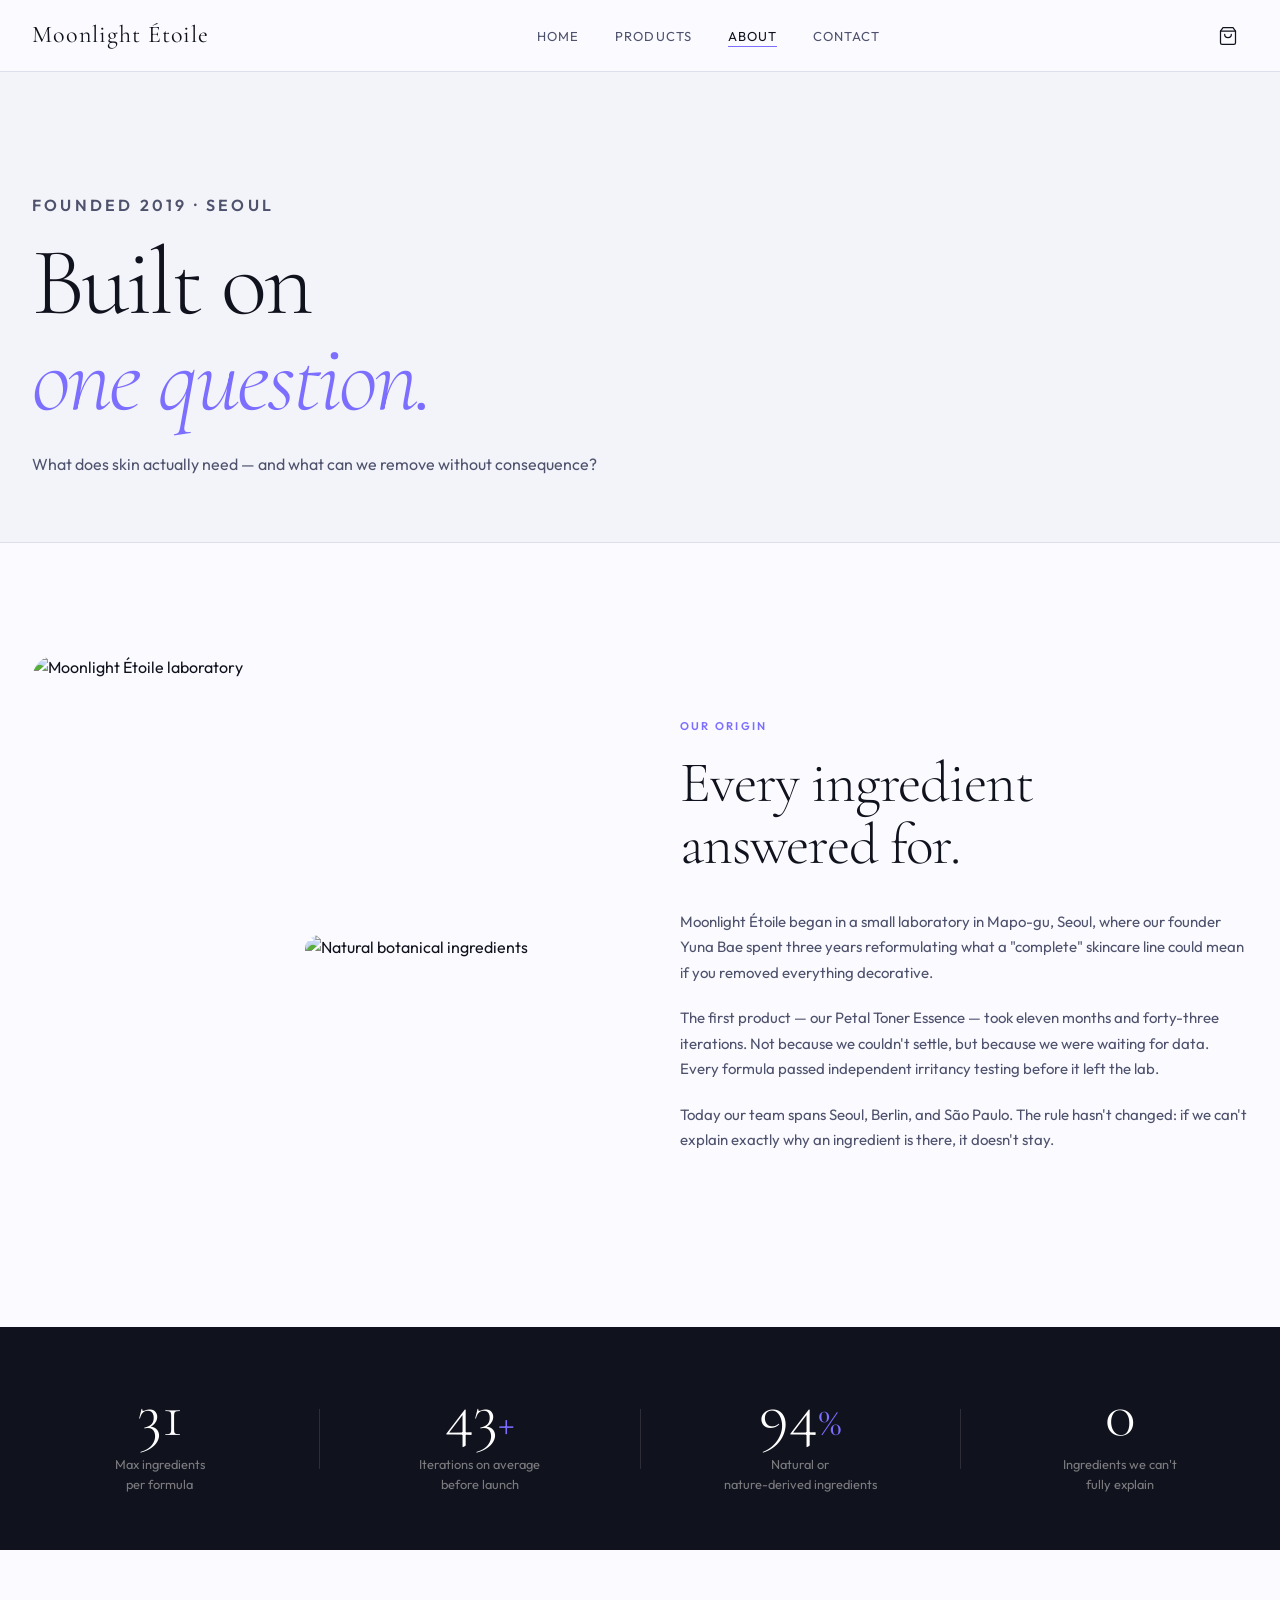
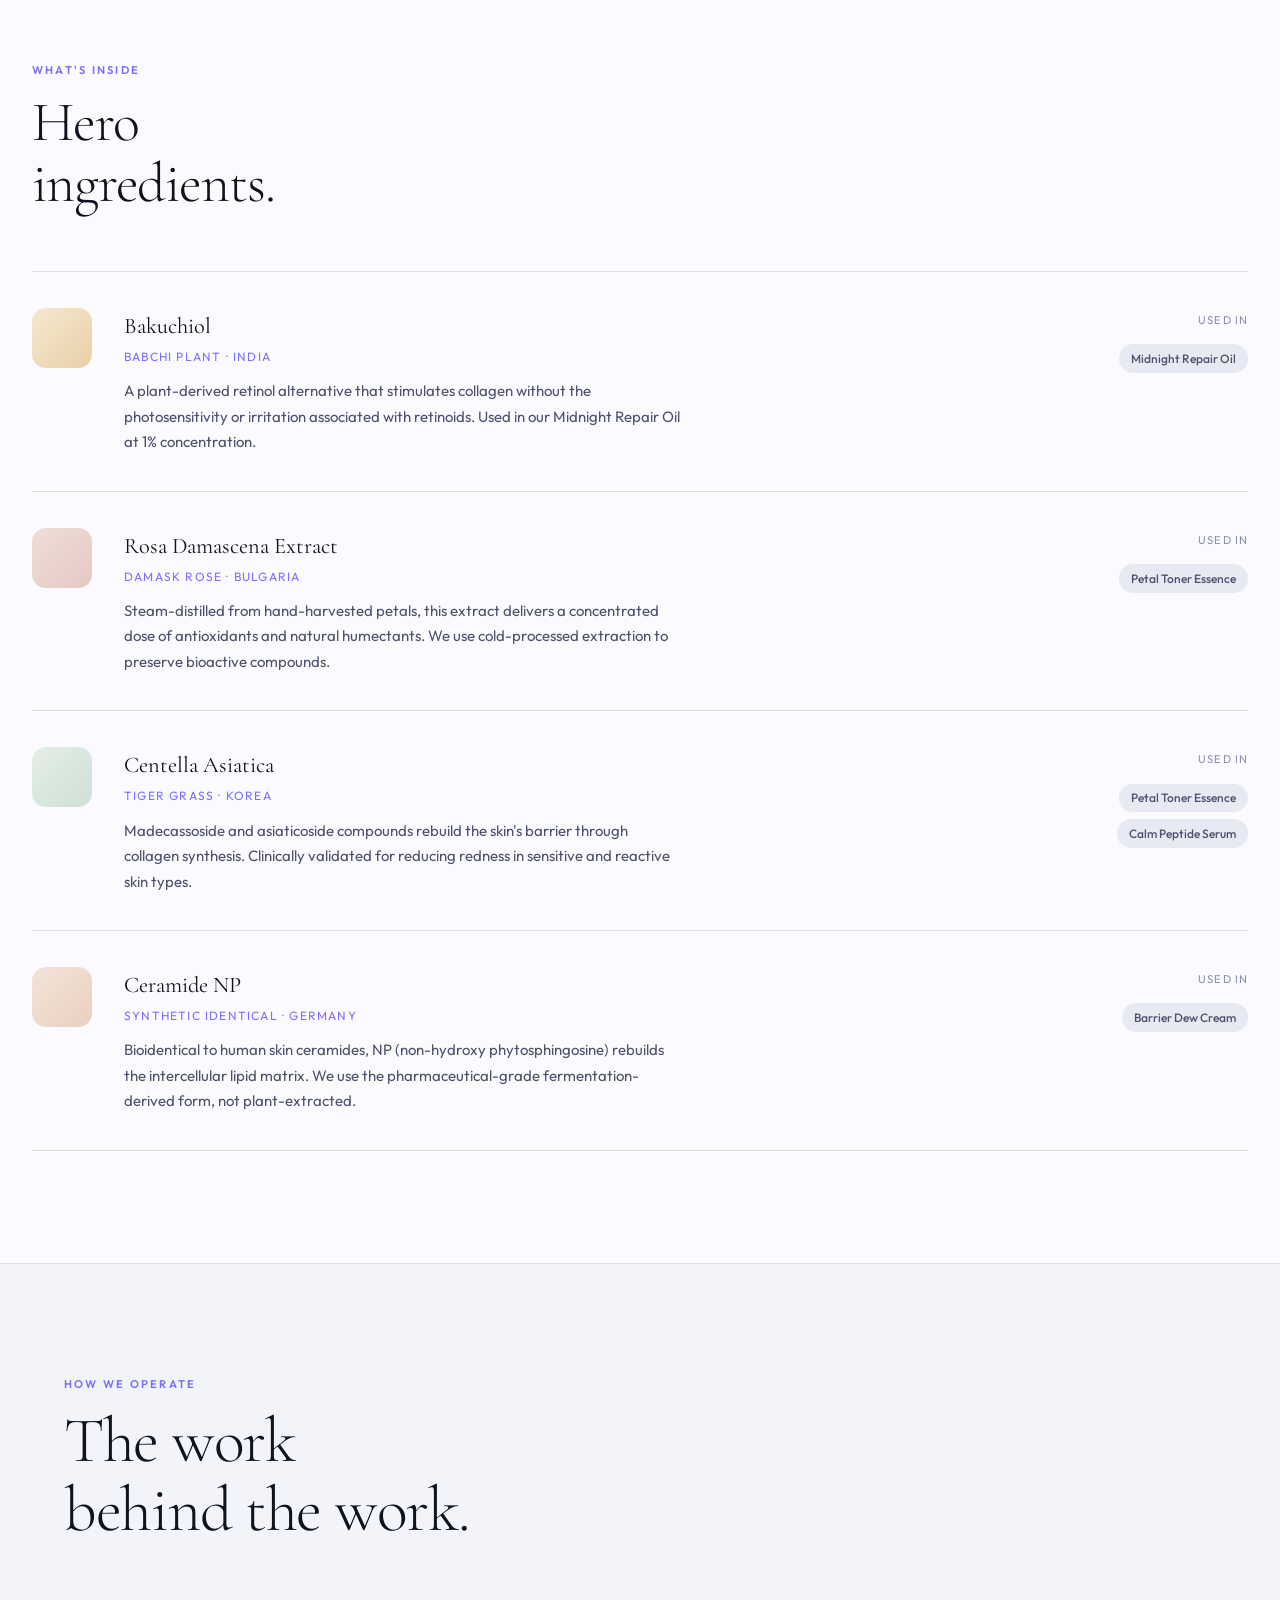
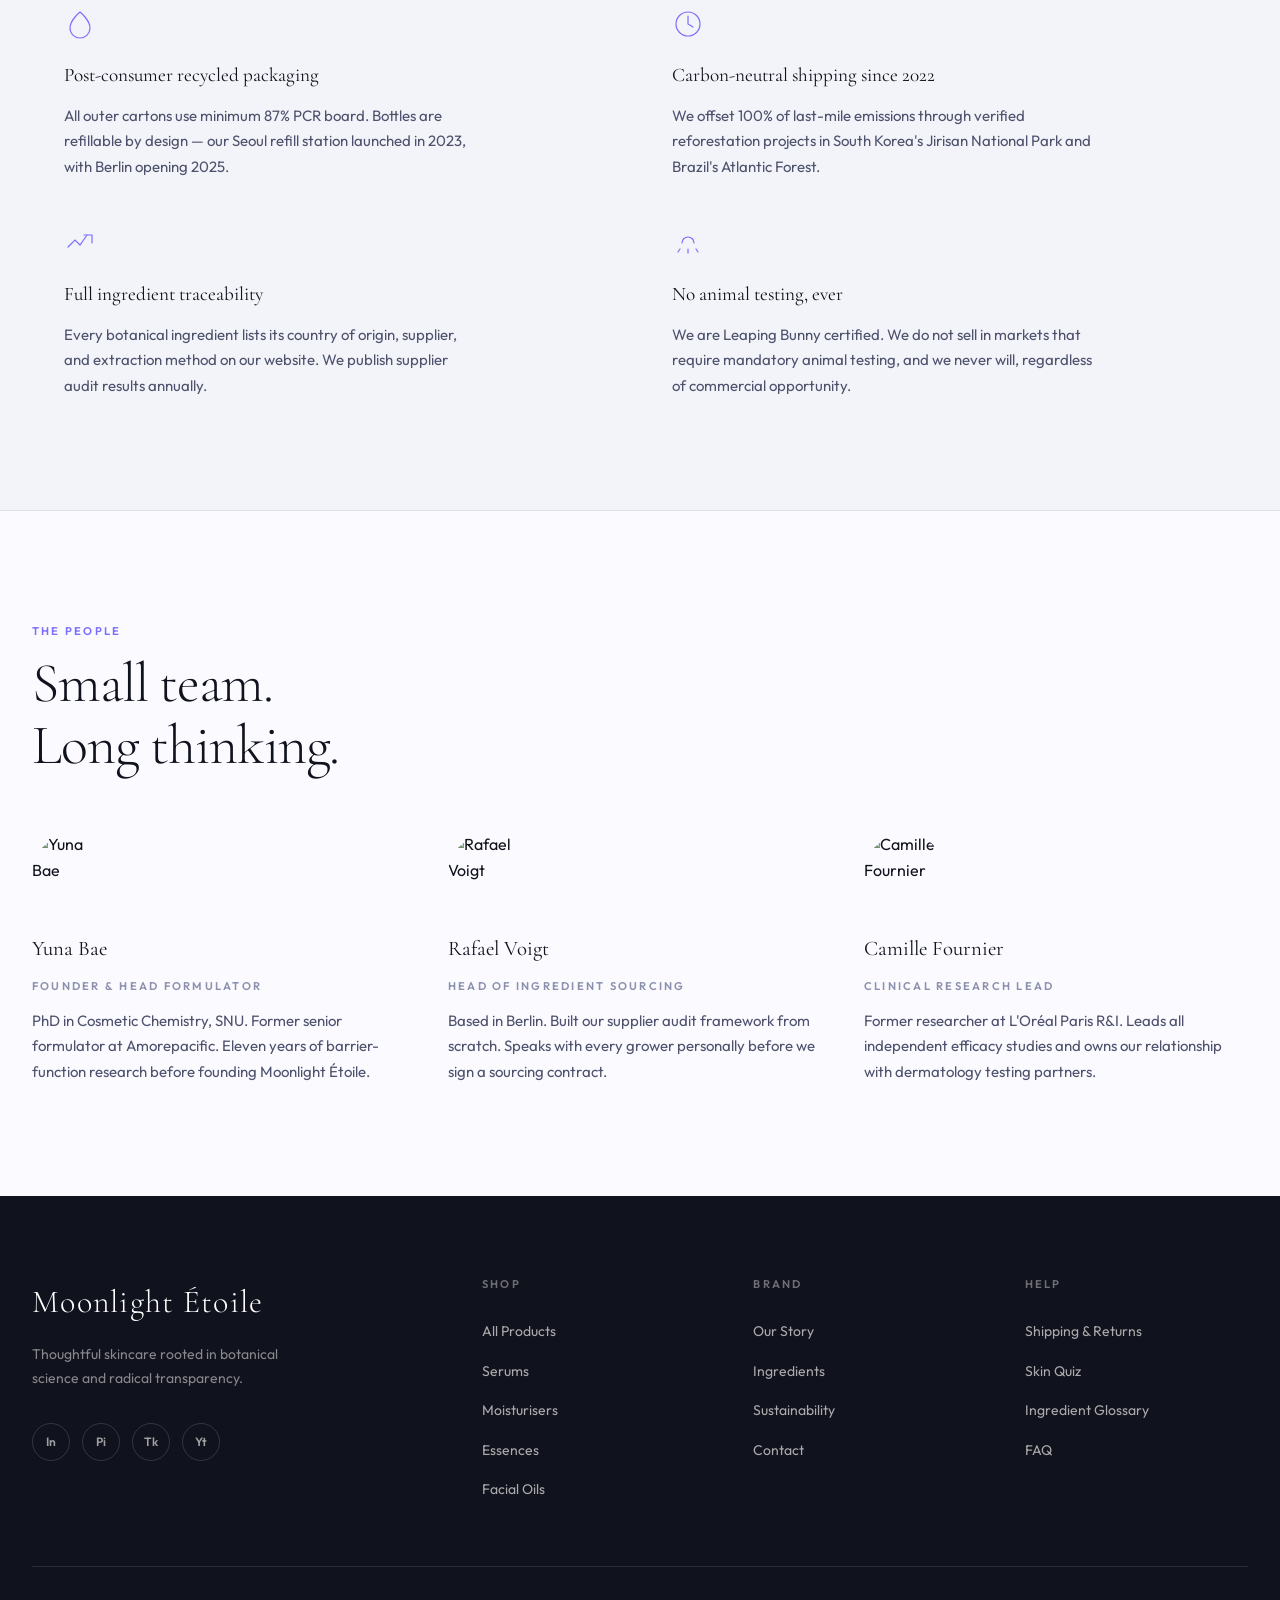
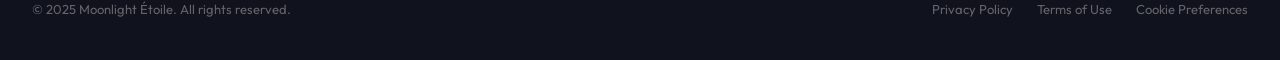
==== about.html @ f4bbcec8 "first commit" ====
<!DOCTYPE html>
<html lang="en">
<head>
  <meta charset="UTF-8" />
  <meta name="viewport" content="width=device-width, initial-scale=1.0" />
  <meta name="description" content="Learn about Moonlight Étoile's philosophy, ingredient sourcing, sustainability commitments, and the people behind every formula." />
  <title>About — Moonlight Étoile</title>
  <link rel="stylesheet" href="style.css" />
  <link rel="stylesheet" href="about.css" />
</head>
<body>

  <!-- Navbar -->
  <nav class="navbar" role="navigation" aria-label="Main navigation">
    <div class="navbar__inner">
      <a href="index.html" class="navbar__logo">Moonlight Étoile</a>
      <ul class="navbar__links" role="list">
        <li><a href="index.html">Home</a></li>
        <li><a href="products.html">Products</a></li>
        <li><a href="about.html">About</a></li>
        <li><a href="contact.html">Contact</a></li>
      </ul>
      <div class="navbar__actions">
        <a href="cart.html" class="cart-icon" aria-label="View cart">
          <svg viewBox="0 0 24 24" fill="none" stroke-width="1.5" stroke-linecap="round" stroke-linejoin="round" aria-hidden="true">
            <path d="M6 2 3 6v14a2 2 0 0 0 2 2h14a2 2 0 0 0 2-2V6l-3-4z"/><line x1="3" y1="6" x2="21" y2="6"/><path d="M16 10a4 4 0 0 1-8 0"/>
          </svg>
          <span class="cart-badge">0</span>
        </a>
        <button class="hamburger" aria-label="Open menu" aria-expanded="false" aria-controls="mobile-nav">
          <span class="hamburger__line"></span>
          <span class="hamburger__line"></span>
          <span class="hamburger__line"></span>
        </button>
      </div>
    </div>
  </nav>

  <!-- Mobile Nav -->
  <nav class="mobile-nav" id="mobile-nav" aria-label="Mobile navigation">
    <a href="index.html">Home</a>
    <a href="products.html">Products</a>
    <a href="about.html">About</a>
    <a href="contact.html">Contact</a>
    <a href="cart.html">Cart</a>
    <div class="mobile-nav__footer">
      <a href="#">Instagram</a>
      <a href="#">Pinterest</a>
      <a href="#">TikTok</a>
    </div>
  </nav>

  <main class="page-content">

    <!-- Page Hero -->
    <section class="page-hero">
      <div class="container">
        <p class="t-label page-hero__label" data-reveal>Founded 2019 · Seoul</p>
        <h1 data-reveal data-reveal-delay="1">Built on<br><em style="font-style:italic;color:var(--clr-rose);">one question.</em></h1>
        <p data-reveal data-reveal-delay="2">What does skin actually need — and what can we remove without consequence?</p>
      </div>
    </section>

    <!-- Origin story -->
    <section class="section about-origin">
      <div class="container">
        <div class="about-origin__grid">
          <div class="about-origin__visual" aria-hidden="true" data-reveal>
            <div class="about-origin__image-main">
              <img src="https://images.pexels.com/photos/3997993/pexels-photo-3997993.jpeg?auto=compress&cs=tinysrgb&w=700&h=900&fit=crop" alt="Moonlight Étoile laboratory" loading="lazy" class="img-cover" style="border-radius:var(--radius-lg);width:100%;height:100%;display:block;">
            </div>
            <div class="about-origin__image-accent">
              <img src="https://images.pexels.com/photos/4041394/pexels-photo-4041394.jpeg?auto=compress&cs=tinysrgb&w=500&h=600&fit=crop" alt="Natural botanical ingredients" loading="lazy" class="img-cover" style="border-radius:var(--radius-md);width:100%;height:100%;display:block;">
            </div>
          </div>

          <div class="about-origin__text" data-reveal data-reveal-delay="1">
            <p class="t-label">Our origin</p>
            <h2 class="about-origin__heading t-display">
              Every ingredient<br>answered for.
            </h2>
            <div class="about-origin__body">
              <p class="t-body">
                Moonlight Étoile began in a small laboratory in Mapo-gu, Seoul, where our founder Yuna Bae spent three years reformulating what a "complete" skincare line could mean if you removed everything decorative.
              </p>
              <p class="t-body">
                The first product — our Petal Toner Essence — took eleven months and forty-three iterations. Not because we couldn't settle, but because we were waiting for data. Every formula passed independent irritancy testing before it left the lab.
              </p>
              <p class="t-body">
                Today our team spans Seoul, Berlin, and São Paulo. The rule hasn't changed: if we can't explain exactly why an ingredient is there, it doesn't stay.
              </p>
            </div>
          </div>
        </div>
      </div>
    </section>

    <!-- Stats bar -->
    <div class="stats-bar">
      <div class="container">
        <div class="stats-bar__grid">
          <div class="stat-item" data-reveal>
            <p class="stat-item__number">31</p>
            <p class="stat-item__label">Max ingredients<br>per formula</p>
          </div>
          <div class="stat-divider" aria-hidden="true"></div>
          <div class="stat-item" data-reveal data-reveal-delay="1">
            <p class="stat-item__number">43<span>+</span></p>
            <p class="stat-item__label">Iterations on average<br>before launch</p>
          </div>
          <div class="stat-divider" aria-hidden="true"></div>
          <div class="stat-item" data-reveal data-reveal-delay="2">
            <p class="stat-item__number">94<span>%</span></p>
            <p class="stat-item__label">Natural or<br>nature-derived ingredients</p>
          </div>
          <div class="stat-divider" aria-hidden="true"></div>
          <div class="stat-item" data-reveal data-reveal-delay="3">
            <p class="stat-item__number">0</p>
            <p class="stat-item__label">Ingredients we can't<br>fully explain</p>
          </div>
        </div>
      </div>
    </div>

    <!-- Ingredients section -->
    <section class="section" id="ingredients" aria-labelledby="ingredients-heading">
      <div class="container">
        <div class="section-header">
          <div class="section-header__left">
            <p class="t-label" data-reveal>What's inside</p>
            <h2 id="ingredients-heading" data-reveal data-reveal-delay="1">Hero<br>ingredients.</h2>
          </div>
        </div>

        <div class="ingredients-list">
          <div class="ingredient-row" data-reveal>
            <div class="ingredient-row__swatch" style="background:linear-gradient(135deg,#f5e8d0,#e8d0a8);" aria-hidden="true"></div>
            <div class="ingredient-row__content">
              <h3 class="ingredient-row__name">Bakuchiol</h3>
              <p class="ingredient-row__source">Babchi plant · India</p>
              <p class="ingredient-row__desc t-body">A plant-derived retinol alternative that stimulates collagen without the photosensitivity or irritation associated with retinoids. Used in our Midnight Repair Oil at 1% concentration.</p>
            </div>
            <div class="ingredient-row__used-in">
              <p class="t-muted" style="font-size:0.7rem;letter-spacing:0.1em;text-transform:uppercase;margin-bottom:0.5rem">Used in</p>
              <a href="products.html" class="ingredient-tag">Midnight Repair Oil</a>
            </div>
          </div>

          <div class="ingredient-row" data-reveal data-reveal-delay="1">
            <div class="ingredient-row__swatch" style="background:linear-gradient(135deg,#f0ddd9,#e4c9c2);" aria-hidden="true"></div>
            <div class="ingredient-row__content">
              <h3 class="ingredient-row__name">Rosa Damascena Extract</h3>
              <p class="ingredient-row__source">Damask rose · Bulgaria</p>
              <p class="ingredient-row__desc t-body">Steam-distilled from hand-harvested petals, this extract delivers a concentrated dose of antioxidants and natural humectants. We use cold-processed extraction to preserve bioactive compounds.</p>
            </div>
            <div class="ingredient-row__used-in">
              <p class="t-muted" style="font-size:0.7rem;letter-spacing:0.1em;text-transform:uppercase;margin-bottom:0.5rem">Used in</p>
              <a href="products.html" class="ingredient-tag">Petal Toner Essence</a>
            </div>
          </div>

          <div class="ingredient-row" data-reveal data-reveal-delay="2">
            <div class="ingredient-row__swatch" style="background:linear-gradient(135deg,#e4eee8,#cfe0d6);" aria-hidden="true"></div>
            <div class="ingredient-row__content">
              <h3 class="ingredient-row__name">Centella Asiatica</h3>
              <p class="ingredient-row__source">Tiger grass · Korea</p>
              <p class="ingredient-row__desc t-body">Madecassoside and asiaticoside compounds rebuild the skin's barrier through collagen synthesis. Clinically validated for reducing redness in sensitive and reactive skin types.</p>
            </div>
            <div class="ingredient-row__used-in">
              <p class="t-muted" style="font-size:0.7rem;letter-spacing:0.1em;text-transform:uppercase;margin-bottom:0.5rem">Used in</p>
              <a href="products.html" class="ingredient-tag">Petal Toner Essence</a>
              <a href="products.html" class="ingredient-tag">Calm Peptide Serum</a>
            </div>
          </div>

          <div class="ingredient-row" data-reveal data-reveal-delay="3">
            <div class="ingredient-row__swatch" style="background:linear-gradient(135deg,#f2e4d8,#ead0c0);" aria-hidden="true"></div>
            <div class="ingredient-row__content">
              <h3 class="ingredient-row__name">Ceramide NP</h3>
              <p class="ingredient-row__source">Synthetic identical · Germany</p>
              <p class="ingredient-row__desc t-body">Bioidentical to human skin ceramides, NP (non-hydroxy phytosphingosine) rebuilds the intercellular lipid matrix. We use the pharmaceutical-grade fermentation-derived form, not plant-extracted.</p>
            </div>
            <div class="ingredient-row__used-in">
              <p class="t-muted" style="font-size:0.7rem;letter-spacing:0.1em;text-transform:uppercase;margin-bottom:0.5rem">Used in</p>
              <a href="products.html" class="ingredient-tag">Barrier Dew Cream</a>
            </div>
          </div>
        </div>
      </div>
    </section>

    <!-- Sustainability -->
    <section class="sustainability-section" id="sustainability" aria-labelledby="sustainability-heading">
      <div class="container">
        <div class="sustainability-section__inner">
          <div class="sustainability-section__header" data-reveal>
            <p class="t-label">How we operate</p>
            <h2 id="sustainability-heading" class="t-display" style="font-size:clamp(2.5rem,5vw,4rem);margin-top:0.75rem;">
              The work<br>behind the work.
            </h2>
          </div>

          <div class="sustainability-grid">
            <div class="sustainability-item" data-reveal>
              <div class="sustainability-item__icon" aria-hidden="true">
                <svg width="32" height="32" viewBox="0 0 32 32" fill="none" stroke="var(--clr-rose)" stroke-width="1.2" stroke-linecap="round"><path d="M16 4c0 0-10 8-10 16a10 10 0 0 0 20 0C26 12 16 4 16 4z"/></svg>
              </div>
              <h3 class="sustainability-item__title">Post-consumer recycled packaging</h3>
              <p class="sustainability-item__desc t-body">All outer cartons use minimum 87% PCR board. Bottles are refillable by design — our Seoul refill station launched in 2023, with Berlin opening 2025.</p>
            </div>

            <div class="sustainability-item" data-reveal data-reveal-delay="1">
              <div class="sustainability-item__icon" aria-hidden="true">
                <svg width="32" height="32" viewBox="0 0 32 32" fill="none" stroke="var(--clr-rose)" stroke-width="1.2" stroke-linecap="round"><circle cx="16" cy="16" r="12"/><path d="M16 8v8l5 3"/></svg>
              </div>
              <h3 class="sustainability-item__title">Carbon-neutral shipping since 2022</h3>
              <p class="sustainability-item__desc t-body">We offset 100% of last-mile emissions through verified reforestation projects in South Korea's Jirisan National Park and Brazil's Atlantic Forest.</p>
            </div>

            <div class="sustainability-item" data-reveal data-reveal-delay="2">
              <div class="sustainability-item__icon" aria-hidden="true">
                <svg width="32" height="32" viewBox="0 0 32 32" fill="none" stroke="var(--clr-rose)" stroke-width="1.2" stroke-linecap="round"><path d="M4 20l7-7 5 5 7-10"/><path d="M20 8h8v8"/></svg>
              </div>
              <h3 class="sustainability-item__title">Full ingredient traceability</h3>
              <p class="sustainability-item__desc t-body">Every botanical ingredient lists its country of origin, supplier, and extraction method on our website. We publish supplier audit results annually.</p>
            </div>

            <div class="sustainability-item" data-reveal data-reveal-delay="3">
              <div class="sustainability-item__icon" aria-hidden="true">
                <svg width="32" height="32" viewBox="0 0 32 32" fill="none" stroke="var(--clr-rose)" stroke-width="1.2" stroke-linecap="round"><path d="M10 16a6 6 0 0 1 12 0"/><path d="M16 22v4M8 22l-2 3M24 22l2 3"/></svg>
              </div>
              <h3 class="sustainability-item__title">No animal testing, ever</h3>
              <p class="sustainability-item__desc t-body">We are Leaping Bunny certified. We do not sell in markets that require mandatory animal testing, and we never will, regardless of commercial opportunity.</p>
            </div>
          </div>
        </div>
      </div>
    </section>

    <!-- Team -->
    <section class="section" aria-labelledby="team-heading">
      <div class="container">
        <div class="section-header">
          <div class="section-header__left">
            <p class="t-label" data-reveal>The people</p>
            <h2 id="team-heading" data-reveal data-reveal-delay="1">Small team.<br>Long thinking.</h2>
          </div>
        </div>

        <div class="team-grid">
          <div class="team-member" data-reveal>
            <div class="team-member__avatar" style="overflow:hidden;">
              <img src="https://randomuser.me/api/portraits/women/51.jpg" alt="Yuna Bae" loading="lazy">
            </div>
            <h3 class="team-member__name">Yuna Bae</h3>
            <p class="team-member__role t-label" style="color:var(--clr-ink-muted)">Founder &amp; Head Formulator</p>
            <p class="team-member__bio t-body">PhD in Cosmetic Chemistry, SNU. Former senior formulator at Amorepacific. Eleven years of barrier-function research before founding Moonlight Étoile.</p>
          </div>

          <div class="team-member" data-reveal data-reveal-delay="1">
            <div class="team-member__avatar" style="overflow:hidden;">
              <img src="https://randomuser.me/api/portraits/men/32.jpg" alt="Rafael Voigt" loading="lazy">
            </div>
            <h3 class="team-member__name">Rafael Voigt</h3>
            <p class="team-member__role t-label" style="color:var(--clr-ink-muted)">Head of Ingredient Sourcing</p>
            <p class="team-member__bio t-body">Based in Berlin. Built our supplier audit framework from scratch. Speaks with every grower personally before we sign a sourcing contract.</p>
          </div>

          <div class="team-member" data-reveal data-reveal-delay="2">
            <div class="team-member__avatar" style="overflow:hidden;">
              <img src="https://randomuser.me/api/portraits/women/68.jpg" alt="Camille Fournier" loading="lazy">
            </div>
            <h3 class="team-member__name">Camille Fournier</h3>
            <p class="team-member__role t-label" style="color:var(--clr-ink-muted)">Clinical Research Lead</p>
            <p class="team-member__bio t-body">Former researcher at L'Oréal Paris R&amp;I. Leads all independent efficacy studies and owns our relationship with dermatology testing partners.</p>
          </div>
        </div>
      </div>
    </section>

  </main>

  <!-- Footer -->
  <footer class="footer" role="contentinfo">
    <div class="container">
      <div class="footer__grid">
        <div class="footer__brand">
          <p class="footer__brand-name">Moonlight Étoile</p>
          <p class="footer__tagline">Thoughtful skincare rooted in botanical science and radical transparency.</p>
          <div class="footer__socials">
            <a href="#" class="footer__social-link" aria-label="Instagram">In</a>
            <a href="#" class="footer__social-link" aria-label="Pinterest">Pi</a>
            <a href="#" class="footer__social-link" aria-label="TikTok">Tk</a>
            <a href="#" class="footer__social-link" aria-label="YouTube">Yt</a>
          </div>
        </div>
        <div>
          <p class="footer__col-title">Shop</p>
          <ul class="footer__col-links" role="list">
            <li><a href="products.html">All Products</a></li>
            <li><a href="products.html">Serums</a></li>
            <li><a href="products.html">Moisturisers</a></li>
            <li><a href="products.html">Essences</a></li>
            <li><a href="products.html">Facial Oils</a></li>
          </ul>
        </div>
        <div>
          <p class="footer__col-title">Brand</p>
          <ul class="footer__col-links" role="list">
            <li><a href="about.html">Our Story</a></li>
            <li><a href="about.html#ingredients">Ingredients</a></li>
            <li><a href="about.html#sustainability">Sustainability</a></li>
            <li><a href="contact.html">Contact</a></li>
          </ul>
        </div>
        <div>
          <p class="footer__col-title">Help</p>
          <ul class="footer__col-links" role="list">
            <li><a href="#">Shipping &amp; Returns</a></li>
            <li><a href="#">Skin Quiz</a></li>
            <li><a href="#">Ingredient Glossary</a></li>
            <li><a href="#">FAQ</a></li>
          </ul>
        </div>
      </div>
      <div class="footer__bottom">
        <p class="footer__copy">&copy; 2025 Moonlight Étoile. All rights reserved.</p>
        <nav class="footer__legal" aria-label="Legal links">
          <a href="#">Privacy Policy</a>
          <a href="#">Terms of Use</a>
          <a href="#">Cookie Preferences</a>
        </nav>
      </div>
    </div>
  </footer>

  <script src="script.js"></script>
</body>
</html>
---- style.css ----
/* ============================================================
   Moonlight Étoile — Global Design System
   Palette: cool starlight white, silver-lavender, deep cosmos
   Font: Cormorant Garamond (display) + Outfit (body)
   ============================================================ */

@import url('https://fonts.googleapis.com/css2?family=Cormorant+Garamond:ital,wght@0,300;0,400;0,500;1,300;1,400&family=Outfit:wght@300;400;500;600&display=swap');

/* ── Tokens ────────────────────────────────────────────────── */
:root {
  --clr-bg:         #fafaff;
  --clr-surface:    #f3f4f9;
  --clr-surface-2:  #e7e9f3;
  --clr-border:     #dce0ed;
  --clr-rose:       #7c6eff;
  --clr-rose-light: #f0eeff;
  --clr-ink:        #10121d;
  --clr-ink-soft:   #4e526d;
  --clr-ink-muted:  #8b90ad;
  --clr-white:      #ffffff;

  --ff-display: 'Cormorant Garamond', Georgia, serif;
  --ff-body:    'Outfit', system-ui, sans-serif;

  --radius-sm:  6px;
  --radius-md:  14px;
  --radius-lg:  24px;
  --radius-xl:  40px;

  --shadow-soft:   0 2px 16px 0 rgba(16, 18, 29, 0.05);
  --shadow-lifted: 0 8px 40px -8px rgba(16, 18, 29, 0.1);

  --ease-out-expo: cubic-bezier(0.16, 1, 0.3, 1);
  --ease-in-out:   cubic-bezier(0.77, 0, 0.175, 1);

  --nav-h: 72px;
  --max-w: 1320px;
  --section-gap: 7rem;
}

/* ── Reset ─────────────────────────────────────────────────── */
*, *::before, *::after { box-sizing: border-box; margin: 0; padding: 0; }
html { scroll-behavior: smooth; -webkit-text-size-adjust: 100%; }
body {
  background-color: var(--clr-bg);
  color: var(--clr-ink);
  font-family: var(--ff-body);
  font-size: 16px;
  line-height: 1.6;
  -webkit-font-smoothing: antialiased;
  overflow-x: hidden;
}
img, video, svg { display: block; max-width: 100%; }
a { color: inherit; text-decoration: none; }
ul, ol { list-style: none; }
button, input, textarea, select {
  font: inherit;
  border: none;
  outline: none;
  background: none;
  cursor: pointer;
}

/* ── Layout Utilities ──────────────────────────────────────── */
.container {
  width: 100%;
  max-width: var(--max-w);
  margin-inline: auto;
  padding-inline: 2rem;
}
.section { padding-block: var(--section-gap); }
.section--sm { padding-block: 4rem; }

/* ── Typography ────────────────────────────────────────────── */
.t-display {
  font-family: var(--ff-display);
  font-weight: 300;
  letter-spacing: -0.02em;
  line-height: 1.08;
}
.t-heading {
  font-family: var(--ff-display);
  font-weight: 400;
  line-height: 1.2;
}
.t-label {
  font-family: var(--ff-body);
  font-size: 0.7rem;
  font-weight: 600;
  letter-spacing: 0.2em;
  text-transform: uppercase;
  color: var(--clr-rose);
}
.t-body { font-size: 0.9375rem; color: var(--clr-ink-soft); line-height: 1.7; }
.t-muted { color: var(--clr-ink-muted); font-size: 0.875rem; }

/* ── Buttons ───────────────────────────────────────────────── */
.btn {
  display: inline-flex;
  align-items: center;
  gap: 0.5rem;
  padding: 0.75rem 1.75rem;
  border-radius: var(--radius-xl);
  font-family: var(--ff-body);
  font-size: 0.8125rem;
  font-weight: 500;
  letter-spacing: 0.06em;
  text-transform: uppercase;
  transition: transform 180ms var(--ease-out-expo),
              box-shadow 180ms var(--ease-out-expo),
              background-color 200ms ease,
              color 200ms ease;
  will-change: transform;
}
.btn:active { transform: scale(0.97); }

.btn--primary {
  background-color: var(--clr-ink);
  color: var(--clr-white);
}
.btn--primary:hover {
  background-color: #23263b;
  box-shadow: var(--shadow-lifted);
  transform: translateY(-1px);
}

.btn--outline {
  background-color: transparent;
  color: var(--clr-ink);
  border: 1px solid var(--clr-border);
}
.btn--outline:hover {
  background-color: var(--clr-surface);
  border-color: var(--clr-rose);
  transform: translateY(-1px);
}

.btn--rose {
  background-color: var(--clr-rose);
  color: var(--clr-white);
}
.btn--rose:hover {
  background-color: #b87469;
  box-shadow: 0 6px 24px -4px rgba(201, 135, 122, 0.4);
  transform: translateY(-1px);
}

.btn--ghost {
  background-color: transparent;
  color: var(--clr-ink-soft);
  padding-inline: 0.5rem;
}
.btn--ghost:hover { color: var(--clr-ink); }

/* ── Navbar ────────────────────────────────────────────────── */
.navbar {
  position: fixed;
  top: 0; left: 0; right: 0;
  z-index: 900;
  height: var(--nav-h);
  background-color: rgba(250, 250, 255, 0.88);
  backdrop-filter: blur(18px) saturate(160%);
  -webkit-backdrop-filter: blur(18px) saturate(160%);
  border-bottom: 1px solid var(--clr-border);
  transition: box-shadow 300ms ease;
}
.navbar.scrolled { box-shadow: var(--shadow-soft); }

.navbar__inner {
  max-width: var(--max-w);
  margin-inline: auto;
  padding-inline: 2rem;
  height: 100%;
  display: flex;
  align-items: center;
  justify-content: space-between;
  gap: 2rem;
}

.navbar__logo {
  font-family: var(--ff-display);
  font-size: 1.5rem;
  font-weight: 400;
  letter-spacing: 0.04em;
  color: var(--clr-ink);
  flex-shrink: 0;
}
.navbar__logo span { color: var(--clr-rose); }

.navbar__links {
  display: flex;
  align-items: center;
  gap: 2.25rem;
}
.navbar__links a {
  font-size: 0.8125rem;
  font-weight: 400;
  letter-spacing: 0.08em;
  text-transform: uppercase;
  color: var(--clr-ink-soft);
  position: relative;
  transition: color 200ms ease;
}
.navbar__links a::after {
  content: '';
  position: absolute;
  bottom: -3px; left: 0;
  width: 0; height: 1px;
  background-color: var(--clr-rose);
  transition: width 280ms var(--ease-out-expo);
}
.navbar__links a:hover,
.navbar__links a.active { color: var(--clr-ink); }
.navbar__links a:hover::after,
.navbar__links a.active::after { width: 100%; }

.navbar__actions {
  display: flex;
  align-items: center;
  gap: 0.75rem;
  flex-shrink: 0;
}

.cart-icon {
  position: relative;
  display: flex;
  align-items: center;
  justify-content: center;
  width: 40px; height: 40px;
  border-radius: 50%;
  transition: background-color 200ms ease;
}
.cart-icon:hover { background-color: var(--clr-surface); }
.cart-icon svg { width: 20px; height: 20px; stroke: var(--clr-ink); }
.cart-badge {
  position: absolute;
  top: 4px; right: 4px;
  width: 16px; height: 16px;
  border-radius: 50%;
  background-color: var(--clr-rose);
  color: var(--clr-white);
  font-size: 0.6rem;
  font-weight: 600;
  display: flex;
  align-items: center;
  justify-content: center;
  line-height: 1;
}

/* Hamburger */
.hamburger {
  display: none;
  flex-direction: column;
  justify-content: center;
  gap: 5px;
  width: 40px; height: 40px;
  padding: 8px;
  border-radius: var(--radius-sm);
  transition: background-color 200ms ease;
}
.hamburger:hover { background-color: var(--clr-surface); }
.hamburger__line {
  display: block;
  width: 100%; height: 1.5px;
  background-color: var(--clr-ink);
  border-radius: 2px;
  transition: transform 320ms var(--ease-out-expo),
              opacity 200ms ease;
  transform-origin: center;
}
.hamburger.open .hamburger__line:nth-child(1) { transform: translateY(6.5px) rotate(45deg); }
.hamburger.open .hamburger__line:nth-child(2) { opacity: 0; transform: scaleX(0); }
.hamburger.open .hamburger__line:nth-child(3) { transform: translateY(-6.5px) rotate(-45deg); }

/* Mobile Nav Drawer */
.mobile-nav {
  position: fixed;
  inset: 0;
  z-index: 800;
  background-color: var(--clr-bg);
  display: flex;
  flex-direction: column;
  padding: calc(var(--nav-h) + 2rem) 2rem 3rem;
  gap: 0.25rem;
  transform: translateX(100%);
  transition: transform 400ms var(--ease-out-expo);
}
.mobile-nav.open { transform: translateX(0); }

.mobile-nav a {
  font-family: var(--ff-display);
  font-size: 2.25rem;
  font-weight: 300;
  color: var(--clr-ink-soft);
  padding-block: 0.5rem;
  border-bottom: 1px solid var(--clr-border);
  transition: color 200ms ease, padding-left 260ms var(--ease-out-expo);
}
.mobile-nav a:hover { color: var(--clr-ink); padding-left: 0.75rem; }

.mobile-nav__footer {
  margin-top: auto;
  display: flex;
  gap: 1.5rem;
  padding-top: 2rem;
}
.mobile-nav__footer a {
  font-family: var(--ff-body);
  font-size: 0.8125rem;
  letter-spacing: 0.1em;
  text-transform: uppercase;
  color: var(--clr-ink-muted);
  border: none;
  padding: 0;
}
.mobile-nav__footer a:hover { padding-left: 0; color: var(--clr-rose); }

/* Page content offset */
.page-content { padding-top: var(--nav-h); }

/* ── Footer ────────────────────────────────────────────────── */
.footer {
  background-color: var(--clr-ink);
  color: var(--clr-white);
  padding-block: 5rem 2.5rem;
}

.footer__grid {
  display: grid;
  grid-template-columns: 1.8fr 1fr 1fr 1fr;
  gap: 3rem;
  padding-bottom: 4rem;
  border-bottom: 1px solid rgba(255, 252, 249, 0.1);
}

.footer__brand-name {
  font-family: var(--ff-display);
  font-size: 2rem;
  font-weight: 300;
  letter-spacing: 0.04em;
  margin-bottom: 1rem;
}
.footer__brand-name span { color: var(--clr-rose); }

.footer__tagline {
  font-size: 0.875rem;
  color: rgba(255, 252, 249, 0.5);
  line-height: 1.7;
  max-width: 28ch;
  margin-bottom: 2rem;
}

.footer__socials {
  display: flex;
  gap: 0.75rem;
}
.footer__social-link {
  display: flex;
  align-items: center;
  justify-content: center;
  width: 38px; height: 38px;
  border-radius: 50%;
  border: 1px solid rgba(255, 252, 249, 0.15);
  color: rgba(255, 252, 249, 0.6);
  font-size: 0.75rem;
  font-weight: 600;
  letter-spacing: 0;
  transition: border-color 200ms ease, color 200ms ease, background-color 200ms ease;
}
.footer__social-link:hover {
  border-color: var(--clr-rose);
  color: var(--clr-white);
  background-color: rgba(201, 135, 122, 0.15);
}

.footer__col-title {
  font-size: 0.7rem;
  font-weight: 600;
  letter-spacing: 0.2em;
  text-transform: uppercase;
  color: rgba(255, 252, 249, 0.4);
  margin-bottom: 1.5rem;
}
.footer__col-links {
  display: flex;
  flex-direction: column;
  gap: 0.875rem;
}
.footer__col-links a {
  font-size: 0.875rem;
  color: rgba(255, 252, 249, 0.65);
  transition: color 200ms ease, padding-left 220ms var(--ease-out-expo);
}
.footer__col-links a:hover { color: var(--clr-white); padding-left: 4px; }

.footer__bottom {
  padding-top: 2rem;
  display: flex;
  align-items: center;
  justify-content: space-between;
  gap: 1rem;
}
.footer__copy {
  font-size: 0.8125rem;
  color: rgba(255, 252, 249, 0.35);
}
.footer__legal {
  display: flex;
  gap: 1.5rem;
}
.footer__legal a {
  font-size: 0.8125rem;
  color: rgba(255, 252, 249, 0.35);
  transition: color 200ms ease;
}
.footer__legal a:hover { color: rgba(255, 252, 249, 0.7); }

/* ── Kinetic Marquee ───────────────────────────────────────── */
.marquee-strip {
  overflow: hidden;
  border-top: 1px solid var(--clr-border);
  border-bottom: 1px solid var(--clr-border);
  padding-block: 1rem;
  background-color: var(--clr-surface);
}
.marquee-track {
  display: flex;
  white-space: nowrap;
  animation: marquee 28s linear infinite;
  will-change: transform;
}
.marquee-track--reverse { animation-direction: reverse; }
.marquee-item {
  display: inline-flex;
  align-items: center;
  gap: 1.5rem;
  padding-inline: 1.5rem;
  font-family: var(--ff-display);
  font-size: 1rem;
  font-weight: 300;
  letter-spacing: 0.05em;
  color: var(--clr-ink-soft);
}
.marquee-dot {
  width: 5px; height: 5px;
  border-radius: 50%;
  background-color: var(--clr-rose);
  flex-shrink: 0;
}
@keyframes marquee {
  from { transform: translateX(0); }
  to   { transform: translateX(-50%); }
}

/* ── Product Card ──────────────────────────────────────────── */
.product-card {
  display: flex;
  flex-direction: column;
  gap: 1rem;
  cursor: pointer;
}
.product-card__image {
  width: 100%;
  aspect-ratio: 3 / 4;
  border-radius: var(--radius-lg);
  overflow: hidden;
  position: relative;
}
.product-card__image-placeholder {
  width: 100%; height: 100%;
  background: linear-gradient(145deg, var(--clr-surface-2) 0%, var(--clr-rose-light) 100%);
  display: flex;
  align-items: center;
  justify-content: center;
  transition: transform 500ms var(--ease-out-expo);
}
.product-card:hover .product-card__image-placeholder {
  transform: scale(1.04);
}
.product-card__image-icon {
  width: 48px; height: 48px;
  opacity: 0.35;
}

/* ── Real image handling ───────────────────────────────────── */
.product-card__image img {
  width: 100%; height: 100%;
  object-fit: cover;
  display: block;
  transition: transform 500ms var(--ease-out-expo);
}
.product-card:hover .product-card__image img {
  transform: scale(1.04);
}

.img-cover {
  width: 100%; height: 100%;
  object-fit: cover;
  display: block;
  position: absolute;
  top: 0; left: 0;
}

.hero__image-wrap img {
  width: 100%; height: 100%;
  object-fit: cover;
  display: block;
}

.testimonial__avatar img {
  width: 40px; height: 40px;
  border-radius: 50%;
  object-fit: cover;
  display: block;
}

.team-member__avatar img {
  width: 80px; height: 80px;
  border-radius: 50%;
  object-fit: cover;
  display: block;
}

.about-origin__placeholder img {
  width: 100%; height: 100%;
  object-fit: cover;
  display: block;
  border-radius: inherit;
}
.product-card__badge {
  position: absolute;
  top: 1rem; left: 1rem;
  background-color: var(--clr-ink);
  color: var(--clr-white);
  font-size: 0.65rem;
  font-weight: 600;
  letter-spacing: 0.12em;
  text-transform: uppercase;
  padding: 0.3rem 0.75rem;
  border-radius: var(--radius-xl);
}
.product-card__badge--new { background-color: var(--clr-rose); }

.product-card__quick-add {
  position: absolute;
  bottom: 1rem; left: 1rem; right: 1rem;
  opacity: 0;
  transform: translateY(8px);
  transition: opacity 280ms ease, transform 280ms var(--ease-out-expo);
}
.product-card:hover .product-card__quick-add {
  opacity: 1;
  transform: translateY(0);
}
.product-card__quick-add .btn {
  width: 100%;
  justify-content: center;
  background-color: rgba(250, 250, 255, 0.9);
  backdrop-filter: blur(8px);
  color: var(--clr-ink);
  border: 1px solid rgba(255, 255, 255, 0.4);
  box-shadow: inset 0 1px 0 rgba(255, 255, 255, 0.5);
}
.product-card__quick-add .btn:hover { background-color: var(--clr-white); }

.product-card__info { padding-inline: 0.25rem; }
.product-card__name {
  font-family: var(--ff-display);
  font-size: 1.1rem;
  font-weight: 400;
  color: var(--clr-ink);
  margin-bottom: 0.25rem;
}
.product-card__desc { font-size: 0.8125rem; color: var(--clr-ink-muted); }
.product-card__price {
  margin-top: 0.5rem;
  font-size: 0.9375rem;
  font-weight: 500;
  color: var(--clr-ink);
}
.product-card__price s {
  color: var(--clr-ink-muted);
  font-weight: 400;
  margin-left: 0.5rem;
  font-size: 0.875rem;
}

/* ── Section Header ────────────────────────────────────────── */
.section-header {
  display: flex;
  align-items: flex-end;
  justify-content: space-between;
  margin-bottom: 3.5rem;
  gap: 2rem;
}
.section-header__left { display: flex; flex-direction: column; gap: 0.75rem; }
.section-header h2 {
  font-family: var(--ff-display);
  font-size: clamp(2.25rem, 5vw, 3.5rem);
  font-weight: 300;
  letter-spacing: -0.02em;
  line-height: 1.1;
}

/* ── Animate on scroll ─────────────────────────────────────── */
[data-reveal] {
  opacity: 0;
  transform: translateY(28px);
  transition: opacity 700ms var(--ease-out-expo),
              transform 700ms var(--ease-out-expo);
}
[data-reveal].revealed {
  opacity: 1;
  transform: translateY(0);
}
[data-reveal-delay="1"] { transition-delay: 100ms; }
[data-reveal-delay="2"] { transition-delay: 200ms; }
[data-reveal-delay="3"] { transition-delay: 320ms; }
[data-reveal-delay="4"] { transition-delay: 440ms; }

/* ── Page Hero (inner pages) ───────────────────────────────── */
.page-hero {
  padding-block: 6rem 4rem;
  background-color: var(--clr-surface);
  border-bottom: 1px solid var(--clr-border);
}
.page-hero__label { margin-bottom: 1rem; }
.page-hero h1 {
  font-family: var(--ff-display);
  font-size: clamp(3rem, 8vw, 6rem);
  font-weight: 300;
  letter-spacing: -0.03em;
  line-height: 1;
  color: var(--clr-ink);
}
.page-hero p {
  margin-top: 1.5rem;
  font-size: 1rem;
  color: var(--clr-ink-soft);
  max-width: 52ch;
  line-height: 1.7;
}

/* ── Toast Notification ────────────────────────────────────── */
.toast-container {
  position: fixed;
  bottom: 2rem;
  right: 2rem;
  z-index: 999;
  display: flex;
  flex-direction: column;
  gap: 0.75rem;
}
.toast {
  background-color: var(--clr-ink);
  color: var(--clr-white);
  padding: 0.875rem 1.25rem;
  border-radius: var(--radius-md);
  font-size: 0.875rem;
  display: flex;
  align-items: center;
  gap: 0.75rem;
  box-shadow: var(--shadow-lifted);
  transform: translateY(12px);
  opacity: 0;
  transition: transform 360ms var(--ease-out-expo),
              opacity 280ms ease;
  max-width: 320px;
}
.toast.show {
  transform: translateY(0);
  opacity: 1;
}
.toast__dot {
  width: 8px; height: 8px;
  border-radius: 50%;
  background-color: var(--clr-rose);
  flex-shrink: 0;
}

/* ── Responsive ────────────────────────────────────────────── */
@media (max-width: 1024px) {
  .footer__grid { grid-template-columns: 1fr 1fr; gap: 2.5rem; }
}

@media (max-width: 768px) {
  :root {
    --section-gap: 5rem;
    --nav-h: 64px;
  }
  .container { padding-inline: 1.25rem; }

  .navbar__links { display: none; }
  .hamburger { display: flex; }

  .section-header {
    flex-direction: column;
    align-items: flex-start;
    margin-bottom: 2.5rem;
  }

  .footer__grid { grid-template-columns: 1fr 1fr; gap: 2rem; }
  .footer__bottom { flex-direction: column; align-items: flex-start; }
}

@media (max-width: 480px) {
  .footer__grid { grid-template-columns: 1fr; }
  .footer__legal { gap: 1rem; }
}

@media (prefers-reduced-motion: reduce) {
  *, *::before, *::after { animation-duration: 0.01ms !important; transition-duration: 0.01ms !important; }
  .marquee-track { animation: none; }
}
---- about.css ----
/* ============================================================
   Moonlight Étoile — About page
   ============================================================ */

/* Origin grid */
.about-origin__grid {
  display: grid;
  grid-template-columns: 1fr 1fr;
  gap: 5rem;
  align-items: center;
}

.about-origin__visual {
  position: relative;
  height: 560px;
}
.about-origin__image-main {
  position: absolute;
  top: 0; left: 0;
  width: 75%; height: 80%;
  overflow: hidden;
  border-radius: var(--radius-lg);
}
.about-origin__image-accent {
  position: absolute;
  bottom: 0; right: 0;
  width: 52%; height: 50%;
  overflow: hidden;
  border-radius: var(--radius-md);
}
.about-origin__placeholder { display: block; }

.about-origin__heading {
  font-size: clamp(2.5rem, 4.5vw, 3.75rem);
  margin-top: 1rem;
  margin-bottom: 2rem;
}

.about-origin__body {
  display: flex;
  flex-direction: column;
  gap: 1.25rem;
}

/* Stats bar */
.stats-bar {
  background-color: var(--clr-ink);
  padding-block: 3.5rem;
}
.stats-bar__grid {
  display: flex;
  align-items: center;
  justify-content: space-between;
  gap: 2rem;
}
.stat-item { text-align: center; flex: 1; }
.stat-item__number {
  font-family: var(--ff-display);
  font-size: clamp(2.5rem, 5vw, 4rem);
  font-weight: 300;
  color: var(--clr-white);
  line-height: 1;
}
.stat-item__number span { color: var(--clr-rose); font-size: 0.65em; }
.stat-item__label {
  font-size: 0.8rem;
  color: rgba(255, 252, 249, 0.45);
  margin-top: 0.5rem;
  line-height: 1.5;
}
.stat-divider {
  width: 1px;
  height: 60px;
  background: rgba(255, 252, 249, 0.12);
  flex-shrink: 0;
}

/* Ingredients list */
.ingredients-list {
  display: flex;
  flex-direction: column;
  border-top: 1px solid var(--clr-border);
}
.ingredient-row {
  display: grid;
  grid-template-columns: 60px 1fr auto;
  gap: 2rem;
  align-items: start;
  padding-block: 2.25rem;
  border-bottom: 1px solid var(--clr-border);
  transition: background-color 250ms ease;
}
.ingredient-row:hover { background-color: var(--clr-surface); }

.ingredient-row__swatch {
  width: 60px; height: 60px;
  border-radius: var(--radius-md);
  flex-shrink: 0;
}
.ingredient-row__name {
  font-family: var(--ff-display);
  font-size: 1.4rem;
  font-weight: 400;
  color: var(--clr-ink);
  margin-bottom: 0.2rem;
}
.ingredient-row__source {
  font-size: 0.75rem;
  color: var(--clr-rose);
  letter-spacing: 0.1em;
  text-transform: uppercase;
  margin-bottom: 0.75rem;
}
.ingredient-row__desc { max-width: 56ch; }
.ingredient-row__used-in {
  text-align: right;
  flex-shrink: 0;
  display: flex;
  flex-direction: column;
  align-items: flex-end;
  gap: 0.4rem;
  padding-top: 0.25rem;
  min-width: 160px;
}
.ingredient-tag {
  display: inline-block;
  font-size: 0.75rem;
  font-weight: 500;
  color: var(--clr-ink-soft);
  background-color: var(--clr-surface-2);
  padding: 0.3rem 0.75rem;
  border-radius: var(--radius-xl);
  transition: background-color 200ms ease, color 200ms ease;
}
.ingredient-tag:hover {
  background-color: var(--clr-rose-light);
  color: var(--clr-ink);
}

/* Sustainability section */
.sustainability-section {
  background-color: var(--clr-surface);
  border-top: 1px solid var(--clr-border);
  border-bottom: 1px solid var(--clr-border);
  padding-block: var(--section-gap);
}
.sustainability-section__inner {
  max-width: var(--max-w);
  margin-inline: auto;
  padding-inline: 2rem;
}
.sustainability-section__header { margin-bottom: 4rem; }

.sustainability-grid {
  display: grid;
  grid-template-columns: 1fr 1fr;
  gap: 3rem 4rem;
}
.sustainability-item__icon {
  margin-bottom: 1.25rem;
}
.sustainability-item__title {
  font-family: var(--ff-display);
  font-size: 1.2rem;
  font-weight: 400;
  color: var(--clr-ink);
  margin-bottom: 0.75rem;
}
.sustainability-item__desc { max-width: 42ch; }

/* Team */
.team-grid {
  display: grid;
  grid-template-columns: repeat(3, 1fr);
  gap: 2rem;
}
.team-member { display: flex; flex-direction: column; gap: 0.75rem; }
.team-member__avatar {
  width: 80px; height: 80px;
  border-radius: 50%;
  overflow: hidden;
  display: flex;
  align-items: center;
  justify-content: center;
  margin-bottom: 0.5rem;
  flex-shrink: 0;
}
.team-member__initials {
  font-family: var(--ff-display);
  font-size: 1.2rem;
  font-weight: 400;
  color: var(--clr-ink-soft);
}
.team-member__name {
  font-family: var(--ff-display);
  font-size: 1.3rem;
  font-weight: 400;
  color: var(--clr-ink);
}
.team-member__bio { max-width: 38ch; }

/* Responsive */
@media (max-width: 900px) {
  .about-origin__grid { grid-template-columns: 1fr; gap: 2rem; }
  .about-origin__visual { height: 320px; }
  .stats-bar__grid { flex-wrap: wrap; gap: 2rem; }
  .stat-divider { display: none; }
  .stat-item { flex-basis: calc(50% - 1rem); }
  .sustainability-grid { grid-template-columns: 1fr; gap: 2.5rem; }
  .team-grid { grid-template-columns: 1fr 1fr; }
}

@media (max-width: 640px) {
  .ingredient-row { grid-template-columns: 44px 1fr; }
  .ingredient-row__used-in { display: none; }
  .team-grid { grid-template-columns: 1fr; }
  .stat-item { flex-basis: 100%; }
}
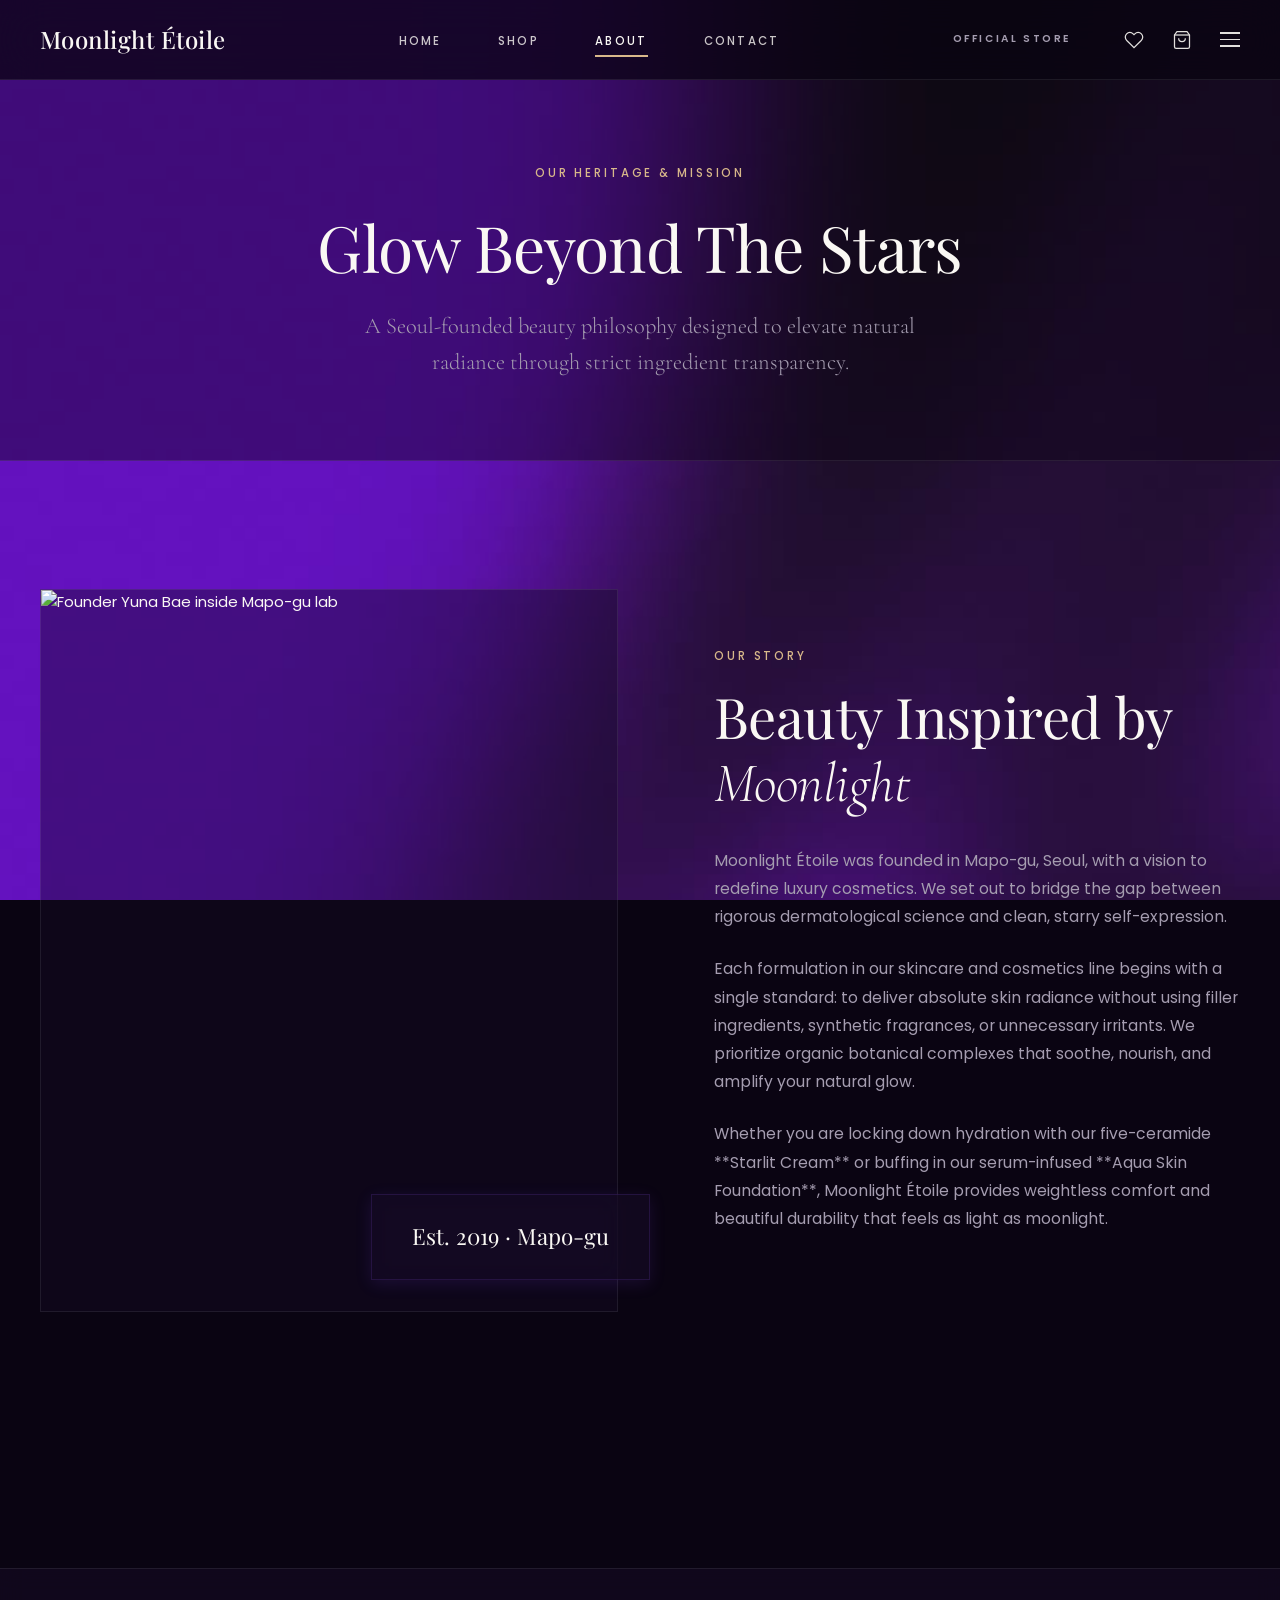
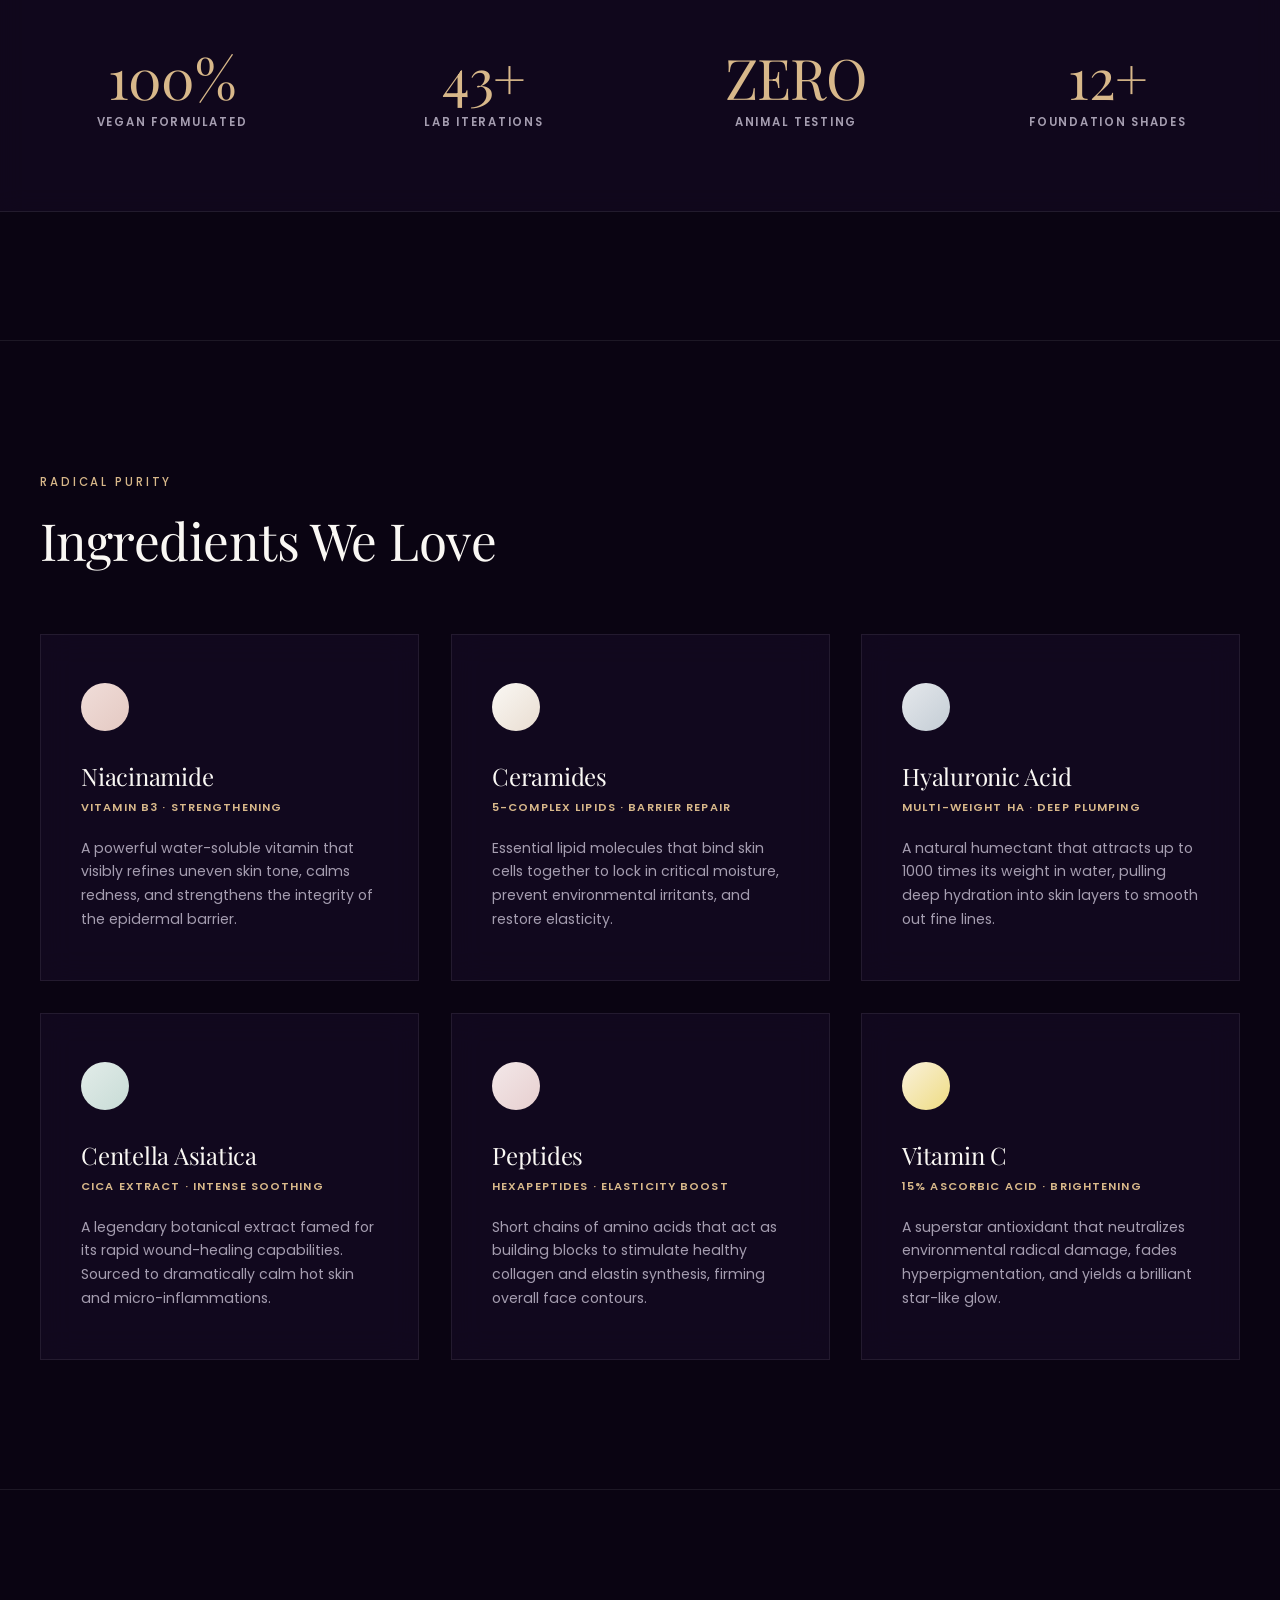
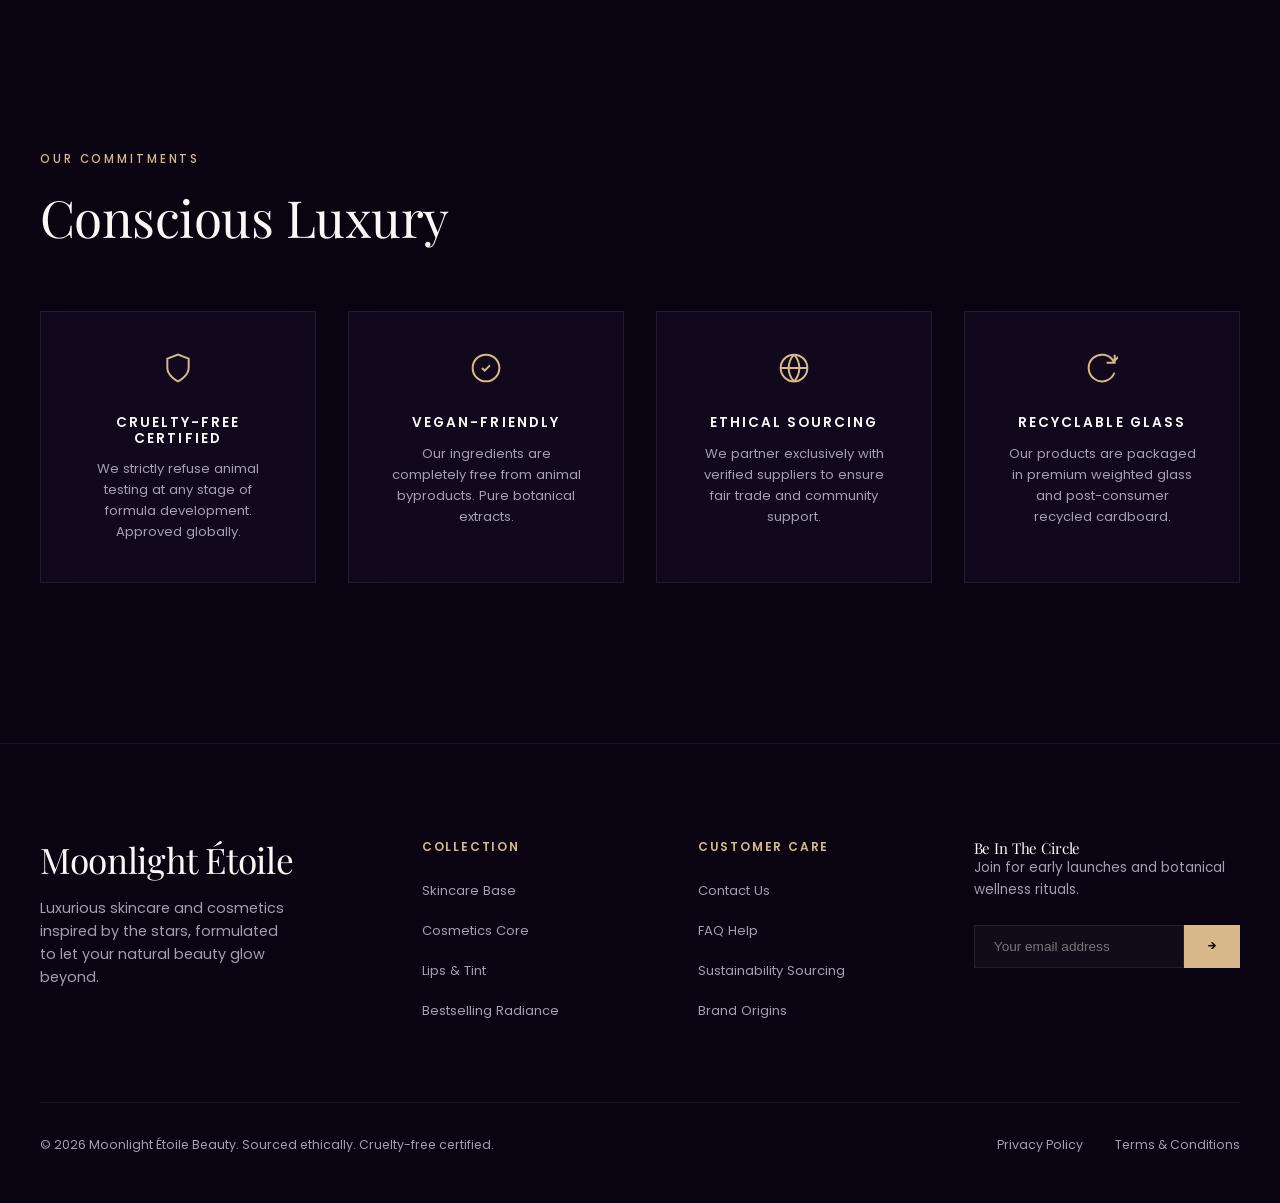
==== commit 72fbd3af: "final update" ====
--- a/about.html
+++ b/about.html
@@ -1,33 +1,51 @@
 <!DOCTYPE html>
 <html lang="en">
 <head>
-  <meta charset="UTF-8" />
-  <meta name="viewport" content="width=device-width, initial-scale=1.0" />
-  <meta name="description" content="Learn about Moonlight Étoile's philosophy, ingredient sourcing, sustainability commitments, and the people behind every formula." />
-  <title>About — Moonlight Étoile</title>
-  <link rel="stylesheet" href="style.css" />
-  <link rel="stylesheet" href="about.css" />
+  <meta charset="UTF-8">
+  <meta name="viewport" content="width=device-width, initial-scale=1.0">
+  <meta name="description" content="Learn about Moonlight Étoile's Seoul origin story, clean ingredient philosophy, sustainability credentials, and mission.">
+  <title>Our Story — Moonlight Étoile</title>
+  <link rel="icon" type="image/jpeg" href="images/favicon.jpg">
+  
+  <link rel="stylesheet" href="style.css">
+  <link rel="stylesheet" href="about.css">
 </head>
 <body>
-
-  <!-- Navbar -->
+  <!-- ── 1. Luxury Sticky Navbar ──────────────────────────────── -->
   <nav class="navbar" role="navigation" aria-label="Main navigation">
-    <div class="navbar__inner">
+    <div class="container navbar__inner">
       <a href="index.html" class="navbar__logo">Moonlight Étoile</a>
+      
+
+
       <ul class="navbar__links" role="list">
         <li><a href="index.html">Home</a></li>
-        <li><a href="products.html">Products</a></li>
-        <li><a href="about.html">About</a></li>
+        <li><a href="products.html">Shop</a></li>
+        <li><a href="about.html" class="active">About</a></li>
         <li><a href="contact.html">Contact</a></li>
       </ul>
+      
       <div class="navbar__actions">
-        <a href="cart.html" class="cart-icon" aria-label="View cart">
-          <svg viewBox="0 0 24 24" fill="none" stroke-width="1.5" stroke-linecap="round" stroke-linejoin="round" aria-hidden="true">
-            <path d="M6 2 3 6v14a2 2 0 0 0 2 2h14a2 2 0 0 0 2-2V6l-3-4z"/><line x1="3" y1="6" x2="21" y2="6"/><path d="M16 10a4 4 0 0 1-8 0"/>
+        <span class="navbar__official-store" style="font-size: 0.65rem; font-weight: 600; letter-spacing: 0.25em; text-transform: uppercase; color: var(--color-text-muted); margin-right: 1.5rem; display: inline-block;">Official Store</span>
+        <!-- Wishlist -->
+        <a href="products.html" aria-label="View Wishlist">
+          <svg viewBox="0 0 24 24" fill="none" stroke="currentColor">
+            <path d="M20.84 4.61a5.5 5.5 0 0 0-7.78 0L12 5.67l-1.06-1.06a5.5 5.5 0 0 0-7.78 7.78l1.06 1.06L12 21.23l7.78-7.78 1.06-1.06a5.5 5.5 0 0 0 0-7.78z"/>
           </svg>
-          <span class="cart-badge">0</span>
         </a>
-        <button class="hamburger" aria-label="Open menu" aria-expanded="false" aria-controls="mobile-nav">
+        
+        <!-- Cart -->
+        <a href="cart.html" class="cart-icon" aria-label="View Cart">
+          <svg viewBox="0 0 24 24" fill="none" stroke="currentColor">
+            <path d="M6 2 3 6v14a2 2 0 0 0 2 2h14a2 2 0 0 0 2-2V6l-3-4z"/>
+            <line x1="3" y1="6" x2="21" y2="6"/>
+            <path d="M16 10a4 4 0 0 1-8 0"/>
+          </svg>
+          <span class="cart-badge" style="display: none;">0</span>
+        </a>
+        
+        <!-- Hamburger -->
+        <button class="hamburger" id="hamburger-btn" aria-label="Open menu" aria-expanded="false" aria-controls="mobile-nav">
           <span class="hamburger__line"></span>
           <span class="hamburger__line"></span>
           <span class="hamburger__line"></span>
@@ -35,305 +53,242 @@
       </div>
     </div>
   </nav>
-
   <!-- Mobile Nav -->
   <nav class="mobile-nav" id="mobile-nav" aria-label="Mobile navigation">
     <a href="index.html">Home</a>
-    <a href="products.html">Products</a>
-    <a href="about.html">About</a>
-    <a href="contact.html">Contact</a>
-    <a href="cart.html">Cart</a>
+    <a href="products.html">Shop All</a>
+    <a href="about.html">About Brand</a>
+    <a href="contact.html">Contact Us</a>
+    <a href="cart.html">View Cart</a>
     <div class="mobile-nav__footer">
       <a href="#">Instagram</a>
+      <a href="#">TikTok</a>
       <a href="#">Pinterest</a>
-      <a href="#">TikTok</a>
     </div>
   </nav>
 
-  <main class="page-content">
-
-    <!-- Page Hero -->
-    <section class="page-hero">
-      <div class="container">
-        <p class="t-label page-hero__label" data-reveal>Founded 2019 · Seoul</p>
-        <h1 data-reveal data-reveal-delay="1">Built on<br><em style="font-style:italic;color:var(--clr-rose);">one question.</em></h1>
-        <p data-reveal data-reveal-delay="2">What does skin actually need — and what can we remove without consequence?</p>
+  <main>
+    <!-- Page Header -->
+    <header class="page-hero">
+      <div class="container">
+        <span class="t-label">Our Heritage & Mission</span>
+        <h1>Glow Beyond The Stars</h1>
+        <p>A Seoul-founded beauty philosophy designed to elevate natural radiance through strict ingredient transparency.</p>
+      </div>
+    </header>
+
+    <!-- ── Origin Story Spread ─────────────────────────────────── -->
+    <section class="section" aria-label="Origin Story">
+      <div class="container">
+        <div class="about-origin-grid">
+          
+          <div class="about-origin__visual" data-reveal>
+            <img src="https://images.pexels.com/photos/8101614/pexels-photo-8101614.jpeg?auto=compress&cs=tinysrgb&w=800&h=1000&fit=crop" alt="Founder Yuna Bae inside Mapo-gu lab">
+            <span class="about-origin__badge">Est. 2019 &middot; Mapo-gu</span>
+          </div>
+
+          <div class="about-origin__text" data-reveal data-reveal-delay="1">
+            <span class="t-label">Our Story</span>
+            <h2>Beauty Inspired by <br><span class="italic-serif">Moonlight</span></h2>
+            <p class="about-origin__p">
+              Moonlight Étoile was founded in Mapo-gu, Seoul, with a vision to redefine luxury cosmetics. We set out to bridge the gap between rigorous dermatological science and clean, starry self-expression.
+            </p>
+            <p class="about-origin__p">
+              Each formulation in our skincare and cosmetics line begins with a single standard: to deliver absolute skin radiance without using filler ingredients, synthetic fragrances, or unnecessary irritants. We prioritize organic botanical complexes that soothe, nourish, and amplify your natural glow.
+            </p>
+            <p class="about-origin__p">
+              Whether you are locking down hydration with our five-ceramide **Starlit Cream** or buffing in our serum-infused **Aqua Skin Foundation**, Moonlight Étoile provides weightless comfort and beautiful durability that feels as light as moonlight.
+            </p>
+          </div>
+
+        </div>
       </div>
     </section>
 
-    <!-- Origin story -->
-    <section class="section about-origin">
-      <div class="container">
-        <div class="about-origin__grid">
-          <div class="about-origin__visual" aria-hidden="true" data-reveal>
-            <div class="about-origin__image-main">
-              <img src="https://images.pexels.com/photos/3997993/pexels-photo-3997993.jpeg?auto=compress&cs=tinysrgb&w=700&h=900&fit=crop" alt="Moonlight Étoile laboratory" loading="lazy" class="img-cover" style="border-radius:var(--radius-lg);width:100%;height:100%;display:block;">
-            </div>
-            <div class="about-origin__image-accent">
-              <img src="https://images.pexels.com/photos/4041394/pexels-photo-4041394.jpeg?auto=compress&cs=tinysrgb&w=500&h=600&fit=crop" alt="Natural botanical ingredients" loading="lazy" class="img-cover" style="border-radius:var(--radius-md);width:100%;height:100%;display:block;">
-            </div>
-          </div>
-
-          <div class="about-origin__text" data-reveal data-reveal-delay="1">
-            <p class="t-label">Our origin</p>
-            <h2 class="about-origin__heading t-display">
-              Every ingredient<br>answered for.
-            </h2>
-            <div class="about-origin__body">
-              <p class="t-body">
-                Moonlight Étoile began in a small laboratory in Mapo-gu, Seoul, where our founder Yuna Bae spent three years reformulating what a "complete" skincare line could mean if you removed everything decorative.
-              </p>
-              <p class="t-body">
-                The first product — our Petal Toner Essence — took eleven months and forty-three iterations. Not because we couldn't settle, but because we were waiting for data. Every formula passed independent irritancy testing before it left the lab.
-              </p>
-              <p class="t-body">
-                Today our team spans Seoul, Berlin, and São Paulo. The rule hasn't changed: if we can't explain exactly why an ingredient is there, it doesn't stay.
-              </p>
-            </div>
-          </div>
+    <!-- ── Stats Highlight Ribbon ─────────────────────────────── -->
+    <div class="about-stats">
+      <div class="container">
+        <div class="about-stats__grid">
+          <div class="stat-item-luxe" data-reveal>
+            <h3>100%</h3>
+            <p>Vegan Formulated</p>
+          </div>
+          <div class="stat-item-luxe" data-reveal data-reveal-delay="1">
+            <h3>43+</h3>
+            <p>Lab Iterations</p>
+          </div>
+          <div class="stat-item-luxe" data-reveal data-reveal-delay="2">
+            <h3>ZERO</h3>
+            <p>Animal Testing</p>
+          </div>
+          <div class="stat-item-luxe" data-reveal data-reveal-delay="3">
+            <h3>12+</h3>
+            <p>Foundation Shades</p>
+          </div>
+        </div>
+      </div>
+    </div>
+
+    <!-- ── Ingredients We Love Grid ───────────────────────────── -->
+    <section class="ingredients-section" aria-labelledby="ingredients-title">
+      <div class="container">
+        <div class="section-title-block" data-reveal>
+          <span class="t-label">Radical Purity</span>
+          <h2 id="ingredients-title">Ingredients We Love</h2>
+        </div>
+
+        <div class="ingredients-grid">
+          <!-- Niacinamide -->
+          <article class="ingredient-card" data-reveal>
+            <div class="ingredient-card__swatch" style="background: linear-gradient(135deg, #F0DDD9, #E4C9C2);"></div>
+            <h3 class="ingredient-card__name">Niacinamide</h3>
+            <span class="ingredient-card__role">Vitamin B3 &middot; Strengthening</span>
+            <p class="ingredient-card__desc">A powerful water-soluble vitamin that visibly refines uneven skin tone, calms redness, and strengthens the integrity of the epidermal barrier.</p>
+          </article>
+
+          <!-- Ceramides -->
+          <article class="ingredient-card" data-reveal data-reveal-delay="1">
+            <div class="ingredient-card__swatch" style="background: linear-gradient(135deg, #FAF8F4, #E9DDD1);"></div>
+            <h3 class="ingredient-card__name">Ceramides</h3>
+            <span class="ingredient-card__role">5-Complex lipids &middot; Barrier Repair</span>
+            <p class="ingredient-card__desc">Essential lipid molecules that bind skin cells together to lock in critical moisture, prevent environmental irritants, and restore elasticity.</p>
+          </article>
+
+          <!-- Hyaluronic Acid -->
+          <article class="ingredient-card" data-reveal data-reveal-delay="2">
+            <div class="ingredient-card__swatch" style="background: linear-gradient(135deg, #E5E8EC, #C4CDD5);"></div>
+            <h3 class="ingredient-card__name">Hyaluronic Acid</h3>
+            <span class="ingredient-card__role">Multi-Weight HA &middot; Deep Plumping</span>
+            <p class="ingredient-card__desc">A natural humectant that attracts up to 1000 times its weight in water, pulling deep hydration into skin layers to smooth out fine lines.</p>
+          </article>
+
+          <!-- Centella Asiatica -->
+          <article class="ingredient-card" data-reveal>
+            <div class="ingredient-card__swatch" style="background: linear-gradient(135deg, #E2ECE9, #C8DCD6);"></div>
+            <h3 class="ingredient-card__name">Centella Asiatica</h3>
+            <span class="ingredient-card__role">Cica Extract &middot; Intense Soothing</span>
+            <p class="ingredient-card__desc">A legendary botanical extract famed for its rapid wound-healing capabilities. Sourced to dramatically calm hot skin and micro-inflammations.</p>
+          </article>
+
+          <!-- Peptides -->
+          <article class="ingredient-card" data-reveal data-reveal-delay="1">
+            <div class="ingredient-card__swatch" style="background: linear-gradient(135deg, #F3E8E9, #E7CFCF);"></div>
+            <h3 class="ingredient-card__name">Peptides</h3>
+            <span class="ingredient-card__role">Hexapeptides &middot; Elasticity boost</span>
+            <p class="ingredient-card__desc">Short chains of amino acids that act as building blocks to stimulate healthy collagen and elastin synthesis, firming overall face contours.</p>
+          </article>
+
+          <!-- Vitamin C -->
+          <article class="ingredient-card" data-reveal data-reveal-delay="2">
+            <div class="ingredient-card__swatch" style="background: linear-gradient(135deg, #FAF1DC, #EEDC82);"></div>
+            <h3 class="ingredient-card__name">Vitamin C</h3>
+            <span class="ingredient-card__role">15% Ascorbic Acid &middot; Brightening</span>
+            <p class="ingredient-card__desc">A superstar antioxidant that neutralizes environmental radical damage, fades hyperpigmentation, and yields a brilliant star-like glow.</p>
+          </article>
         </div>
       </div>
     </section>
 
-    <!-- Stats bar -->
-    <div class="stats-bar">
-      <div class="container">
-        <div class="stats-bar__grid">
-          <div class="stat-item" data-reveal>
-            <p class="stat-item__number">31</p>
-            <p class="stat-item__label">Max ingredients<br>per formula</p>
-          </div>
-          <div class="stat-divider" aria-hidden="true"></div>
-          <div class="stat-item" data-reveal data-reveal-delay="1">
-            <p class="stat-item__number">43<span>+</span></p>
-            <p class="stat-item__label">Iterations on average<br>before launch</p>
-          </div>
-          <div class="stat-divider" aria-hidden="true"></div>
-          <div class="stat-item" data-reveal data-reveal-delay="2">
-            <p class="stat-item__number">94<span>%</span></p>
-            <p class="stat-item__label">Natural or<br>nature-derived ingredients</p>
-          </div>
-          <div class="stat-divider" aria-hidden="true"></div>
-          <div class="stat-item" data-reveal data-reveal-delay="3">
-            <p class="stat-item__number">0</p>
-            <p class="stat-item__label">Ingredients we can't<br>fully explain</p>
-          </div>
-        </div>
-      </div>
-    </div>
-
-    <!-- Ingredients section -->
-    <section class="section" id="ingredients" aria-labelledby="ingredients-heading">
-      <div class="container">
-        <div class="section-header">
-          <div class="section-header__left">
-            <p class="t-label" data-reveal>What's inside</p>
-            <h2 id="ingredients-heading" data-reveal data-reveal-delay="1">Hero<br>ingredients.</h2>
-          </div>
-        </div>
-
-        <div class="ingredients-list">
-          <div class="ingredient-row" data-reveal>
-            <div class="ingredient-row__swatch" style="background:linear-gradient(135deg,#f5e8d0,#e8d0a8);" aria-hidden="true"></div>
-            <div class="ingredient-row__content">
-              <h3 class="ingredient-row__name">Bakuchiol</h3>
-              <p class="ingredient-row__source">Babchi plant · India</p>
-              <p class="ingredient-row__desc t-body">A plant-derived retinol alternative that stimulates collagen without the photosensitivity or irritation associated with retinoids. Used in our Midnight Repair Oil at 1% concentration.</p>
-            </div>
-            <div class="ingredient-row__used-in">
-              <p class="t-muted" style="font-size:0.7rem;letter-spacing:0.1em;text-transform:uppercase;margin-bottom:0.5rem">Used in</p>
-              <a href="products.html" class="ingredient-tag">Midnight Repair Oil</a>
-            </div>
-          </div>
-
-          <div class="ingredient-row" data-reveal data-reveal-delay="1">
-            <div class="ingredient-row__swatch" style="background:linear-gradient(135deg,#f0ddd9,#e4c9c2);" aria-hidden="true"></div>
-            <div class="ingredient-row__content">
-              <h3 class="ingredient-row__name">Rosa Damascena Extract</h3>
-              <p class="ingredient-row__source">Damask rose · Bulgaria</p>
-              <p class="ingredient-row__desc t-body">Steam-distilled from hand-harvested petals, this extract delivers a concentrated dose of antioxidants and natural humectants. We use cold-processed extraction to preserve bioactive compounds.</p>
-            </div>
-            <div class="ingredient-row__used-in">
-              <p class="t-muted" style="font-size:0.7rem;letter-spacing:0.1em;text-transform:uppercase;margin-bottom:0.5rem">Used in</p>
-              <a href="products.html" class="ingredient-tag">Petal Toner Essence</a>
-            </div>
-          </div>
-
-          <div class="ingredient-row" data-reveal data-reveal-delay="2">
-            <div class="ingredient-row__swatch" style="background:linear-gradient(135deg,#e4eee8,#cfe0d6);" aria-hidden="true"></div>
-            <div class="ingredient-row__content">
-              <h3 class="ingredient-row__name">Centella Asiatica</h3>
-              <p class="ingredient-row__source">Tiger grass · Korea</p>
-              <p class="ingredient-row__desc t-body">Madecassoside and asiaticoside compounds rebuild the skin's barrier through collagen synthesis. Clinically validated for reducing redness in sensitive and reactive skin types.</p>
-            </div>
-            <div class="ingredient-row__used-in">
-              <p class="t-muted" style="font-size:0.7rem;letter-spacing:0.1em;text-transform:uppercase;margin-bottom:0.5rem">Used in</p>
-              <a href="products.html" class="ingredient-tag">Petal Toner Essence</a>
-              <a href="products.html" class="ingredient-tag">Calm Peptide Serum</a>
-            </div>
-          </div>
-
-          <div class="ingredient-row" data-reveal data-reveal-delay="3">
-            <div class="ingredient-row__swatch" style="background:linear-gradient(135deg,#f2e4d8,#ead0c0);" aria-hidden="true"></div>
-            <div class="ingredient-row__content">
-              <h3 class="ingredient-row__name">Ceramide NP</h3>
-              <p class="ingredient-row__source">Synthetic identical · Germany</p>
-              <p class="ingredient-row__desc t-body">Bioidentical to human skin ceramides, NP (non-hydroxy phytosphingosine) rebuilds the intercellular lipid matrix. We use the pharmaceutical-grade fermentation-derived form, not plant-extracted.</p>
-            </div>
-            <div class="ingredient-row__used-in">
-              <p class="t-muted" style="font-size:0.7rem;letter-spacing:0.1em;text-transform:uppercase;margin-bottom:0.5rem">Used in</p>
-              <a href="products.html" class="ingredient-tag">Barrier Dew Cream</a>
-            </div>
-          </div>
+    <!-- ── Sustainability Section ─────────────────────────────── -->
+    <section class="section" style="padding-bottom: 10rem;" id="sustainability" aria-labelledby="sustainability-title">
+      <div class="container">
+        <div class="section-title-block" data-reveal>
+          <span class="t-label">Our Commitments</span>
+          <h2 id="sustainability-title">Conscious Luxury</h2>
+        </div>
+
+        <div class="sustainability-grid">
+          <!-- Cruelty-Free -->
+          <article class="sustainability-card" data-reveal>
+            <svg viewBox="0 0 24 24" fill="none" stroke="currentColor" stroke-width="1.5" aria-hidden="true">
+              <path d="M12 22s8-4 8-10V5l-8-3-8 3v7c0 6 8 10 8 10z"/>
+            </svg>
+            <h3>Cruelty-Free Certified</h3>
+            <p>We strictly refuse animal testing at any stage of formula development. Approved globally.</p>
+          </article>
+
+          <!-- Vegan-Friendly -->
+          <article class="sustainability-card" data-reveal data-reveal-delay="1">
+            <svg viewBox="0 0 24 24" fill="none" stroke="currentColor" stroke-width="1.5" aria-hidden="true">
+              <circle cx="12" cy="12" r="10"/><path d="m9 12 2 2 4-4"/>
+            </svg>
+            <h3>Vegan-Friendly</h3>
+            <p>Our ingredients are completely free from animal byproducts. Pure botanical extracts.</p>
+          </article>
+
+          <!-- Ethical Sourcing -->
+          <article class="sustainability-card" data-reveal data-reveal-delay="2">
+            <svg viewBox="0 0 24 24" fill="none" stroke="currentColor" stroke-width="1.5" aria-hidden="true">
+              <circle cx="12" cy="12" r="10"/><path d="M12 2a14.5 14.5 0 0 0 0 20 14.5 14.5 0 0 0 0-20"/>
+              <path d="M2 12h20"/>
+            </svg>
+            <h3>Ethical Sourcing</h3>
+            <p>We partner exclusively with verified suppliers to ensure fair trade and community support.</p>
+          </article>
+
+          <!-- Recyclable Packaging -->
+          <article class="sustainability-card" data-reveal data-reveal-delay="3">
+            <svg viewBox="0 0 24 24" fill="none" stroke="currentColor" stroke-width="1.5" aria-hidden="true">
+              <path d="M21.5 2v6h-6M21.34 15.57a10 10 0 1 1-.57-8.38l5.67-5.67"/>
+            </svg>
+            <h3>Recyclable Glass</h3>
+            <p>Our products are packaged in premium weighted glass and post-consumer recycled cardboard.</p>
+          </article>
         </div>
       </div>
     </section>
-
-    <!-- Sustainability -->
-    <section class="sustainability-section" id="sustainability" aria-labelledby="sustainability-heading">
-      <div class="container">
-        <div class="sustainability-section__inner">
-          <div class="sustainability-section__header" data-reveal>
-            <p class="t-label">How we operate</p>
-            <h2 id="sustainability-heading" class="t-display" style="font-size:clamp(2.5rem,5vw,4rem);margin-top:0.75rem;">
-              The work<br>behind the work.
-            </h2>
-          </div>
-
-          <div class="sustainability-grid">
-            <div class="sustainability-item" data-reveal>
-              <div class="sustainability-item__icon" aria-hidden="true">
-                <svg width="32" height="32" viewBox="0 0 32 32" fill="none" stroke="var(--clr-rose)" stroke-width="1.2" stroke-linecap="round"><path d="M16 4c0 0-10 8-10 16a10 10 0 0 0 20 0C26 12 16 4 16 4z"/></svg>
-              </div>
-              <h3 class="sustainability-item__title">Post-consumer recycled packaging</h3>
-              <p class="sustainability-item__desc t-body">All outer cartons use minimum 87% PCR board. Bottles are refillable by design — our Seoul refill station launched in 2023, with Berlin opening 2025.</p>
-            </div>
-
-            <div class="sustainability-item" data-reveal data-reveal-delay="1">
-              <div class="sustainability-item__icon" aria-hidden="true">
-                <svg width="32" height="32" viewBox="0 0 32 32" fill="none" stroke="var(--clr-rose)" stroke-width="1.2" stroke-linecap="round"><circle cx="16" cy="16" r="12"/><path d="M16 8v8l5 3"/></svg>
-              </div>
-              <h3 class="sustainability-item__title">Carbon-neutral shipping since 2022</h3>
-              <p class="sustainability-item__desc t-body">We offset 100% of last-mile emissions through verified reforestation projects in South Korea's Jirisan National Park and Brazil's Atlantic Forest.</p>
-            </div>
-
-            <div class="sustainability-item" data-reveal data-reveal-delay="2">
-              <div class="sustainability-item__icon" aria-hidden="true">
-                <svg width="32" height="32" viewBox="0 0 32 32" fill="none" stroke="var(--clr-rose)" stroke-width="1.2" stroke-linecap="round"><path d="M4 20l7-7 5 5 7-10"/><path d="M20 8h8v8"/></svg>
-              </div>
-              <h3 class="sustainability-item__title">Full ingredient traceability</h3>
-              <p class="sustainability-item__desc t-body">Every botanical ingredient lists its country of origin, supplier, and extraction method on our website. We publish supplier audit results annually.</p>
-            </div>
-
-            <div class="sustainability-item" data-reveal data-reveal-delay="3">
-              <div class="sustainability-item__icon" aria-hidden="true">
-                <svg width="32" height="32" viewBox="0 0 32 32" fill="none" stroke="var(--clr-rose)" stroke-width="1.2" stroke-linecap="round"><path d="M10 16a6 6 0 0 1 12 0"/><path d="M16 22v4M8 22l-2 3M24 22l2 3"/></svg>
-              </div>
-              <h3 class="sustainability-item__title">No animal testing, ever</h3>
-              <p class="sustainability-item__desc t-body">We are Leaping Bunny certified. We do not sell in markets that require mandatory animal testing, and we never will, regardless of commercial opportunity.</p>
-            </div>
-          </div>
-        </div>
-      </div>
-    </section>
-
-    <!-- Team -->
-    <section class="section" aria-labelledby="team-heading">
-      <div class="container">
-        <div class="section-header">
-          <div class="section-header__left">
-            <p class="t-label" data-reveal>The people</p>
-            <h2 id="team-heading" data-reveal data-reveal-delay="1">Small team.<br>Long thinking.</h2>
-          </div>
-        </div>
-
-        <div class="team-grid">
-          <div class="team-member" data-reveal>
-            <div class="team-member__avatar" style="overflow:hidden;">
-              <img src="https://randomuser.me/api/portraits/women/51.jpg" alt="Yuna Bae" loading="lazy">
-            </div>
-            <h3 class="team-member__name">Yuna Bae</h3>
-            <p class="team-member__role t-label" style="color:var(--clr-ink-muted)">Founder &amp; Head Formulator</p>
-            <p class="team-member__bio t-body">PhD in Cosmetic Chemistry, SNU. Former senior formulator at Amorepacific. Eleven years of barrier-function research before founding Moonlight Étoile.</p>
-          </div>
-
-          <div class="team-member" data-reveal data-reveal-delay="1">
-            <div class="team-member__avatar" style="overflow:hidden;">
-              <img src="https://randomuser.me/api/portraits/men/32.jpg" alt="Rafael Voigt" loading="lazy">
-            </div>
-            <h3 class="team-member__name">Rafael Voigt</h3>
-            <p class="team-member__role t-label" style="color:var(--clr-ink-muted)">Head of Ingredient Sourcing</p>
-            <p class="team-member__bio t-body">Based in Berlin. Built our supplier audit framework from scratch. Speaks with every grower personally before we sign a sourcing contract.</p>
-          </div>
-
-          <div class="team-member" data-reveal data-reveal-delay="2">
-            <div class="team-member__avatar" style="overflow:hidden;">
-              <img src="https://randomuser.me/api/portraits/women/68.jpg" alt="Camille Fournier" loading="lazy">
-            </div>
-            <h3 class="team-member__name">Camille Fournier</h3>
-            <p class="team-member__role t-label" style="color:var(--clr-ink-muted)">Clinical Research Lead</p>
-            <p class="team-member__bio t-body">Former researcher at L'Oréal Paris R&amp;I. Leads all independent efficacy studies and owns our relationship with dermatology testing partners.</p>
-          </div>
-        </div>
-      </div>
-    </section>
-
   </main>
 
   <!-- Footer -->
-  <footer class="footer" role="contentinfo">
+  <footer class="footer">
     <div class="container">
       <div class="footer__grid">
-        <div class="footer__brand">
-          <p class="footer__brand-name">Moonlight Étoile</p>
-          <p class="footer__tagline">Thoughtful skincare rooted in botanical science and radical transparency.</p>
-          <div class="footer__socials">
-            <a href="#" class="footer__social-link" aria-label="Instagram">In</a>
-            <a href="#" class="footer__social-link" aria-label="Pinterest">Pi</a>
-            <a href="#" class="footer__social-link" aria-label="TikTok">Tk</a>
-            <a href="#" class="footer__social-link" aria-label="YouTube">Yt</a>
-          </div>
-        </div>
-        <div>
-          <p class="footer__col-title">Shop</p>
-          <ul class="footer__col-links" role="list">
-            <li><a href="products.html">All Products</a></li>
-            <li><a href="products.html">Serums</a></li>
-            <li><a href="products.html">Moisturisers</a></li>
-            <li><a href="products.html">Essences</a></li>
-            <li><a href="products.html">Facial Oils</a></li>
+        <div class="footer__brand-col">
+          <h3>Moonlight Étoile</h3>
+          <p>Luxurious skincare and cosmetics inspired by the stars, formulated to let your natural beauty glow beyond.</p>
+        </div>
+        
+        <div class="footer__col">
+          <h4>Collection</h4>
+          <ul role="list">
+            <li><a href="products.html?category=skincare">Skincare Base</a></li>
+            <li><a href="products.html?category=cosmetics">Cosmetics Core</a></li>
+            <li><a href="products.html?subcategory=lips">Lips & Tint</a></li>
+            <li><a href="products.html?tag=Bestseller">Bestselling Radiance</a></li>
           </ul>
         </div>
-        <div>
-          <p class="footer__col-title">Brand</p>
-          <ul class="footer__col-links" role="list">
-            <li><a href="about.html">Our Story</a></li>
-            <li><a href="about.html#ingredients">Ingredients</a></li>
-            <li><a href="about.html#sustainability">Sustainability</a></li>
-            <li><a href="contact.html">Contact</a></li>
+
+        <div class="footer__col">
+          <h4>Customer Care</h4>
+          <ul role="list">
+            <li><a href="contact.html">Contact Us</a></li>
+            <li><a href="contact.html#faq">FAQ Help</a></li>
+            <li><a href="about.html#sustainability">Sustainability Sourcing</a></li>
+            <li><a href="about.html">Brand Origins</a></li>
           </ul>
         </div>
-        <div>
-          <p class="footer__col-title">Help</p>
-          <ul class="footer__col-links" role="list">
-            <li><a href="#">Shipping &amp; Returns</a></li>
-            <li><a href="#">Skin Quiz</a></li>
-            <li><a href="#">Ingredient Glossary</a></li>
-            <li><a href="#">FAQ</a></li>
-          </ul>
-        </div>
-      </div>
+
+        <div class="footer__newsletter">
+          <h4>Be In The Circle</h4>
+          <p>Join for early launches and botanical wellness rituals.</p>
+          <form class="footer__newsletter-form" onsubmit="event.preventDefault(); window.MoonlightEtoile.showToast('Subscription saved!')">
+            <input type="email" class="footer__newsletter-input" placeholder="Your email address" required aria-label="Email Address">
+            <button type="submit" class="footer__newsletter-btn">&rarr;</button>
+          </form>
+        </div>
+      </div>
+
       <div class="footer__bottom">
-        <p class="footer__copy">&copy; 2025 Moonlight Étoile. All rights reserved.</p>
-        <nav class="footer__legal" aria-label="Legal links">
+        <p>&copy; 2026 Moonlight Étoile Beauty. Sourced ethically. Cruelty-free certified.</p>
+        <div class="footer__bottom-links">
           <a href="#">Privacy Policy</a>
-          <a href="#">Terms of Use</a>
-          <a href="#">Cookie Preferences</a>
-        </nav>
+          <a href="#">Terms & Conditions</a>
+        </div>
       </div>
     </div>
   </footer>
 
   <script src="script.js"></script>
+
 </body>
 </html>
--- a/style.css
+++ b/style.css
@@ -1,714 +1,1005 @@
 /* ============================================================
-   Moonlight Étoile — Global Design System
-   Palette: cool starlight white, silver-lavender, deep cosmos
-   Font: Cormorant Garamond (display) + Outfit (body)
+   Moonlight Étoile — Cosmic Starry Theme & Brand Core CSS
    ============================================================ */
 
-@import url('https://fonts.googleapis.com/css2?family=Cormorant+Garamond:ital,wght@0,300;0,400;0,500;1,300;1,400&family=Outfit:wght@300;400;500;600&display=swap');
-
-/* ── Tokens ────────────────────────────────────────────────── */
+@import url('https://fonts.googleapis.com/css2?family=Cormorant+Garamond:ital,wght@0,300;0,400;0,500;1,300;1,400&family=Playfair+Display:ital,wght@0,400;0,500;0,600;1,400;1,500&family=Poppins:wght@300;400;500;600&family=Outfit:wght@300;400;500;600&display=swap');
+
+/* ── Global Custom Tokens (Cosmic Dark Starry Theme) ───────── */
 :root {
-  --clr-bg:         #fafaff;
-  --clr-surface:    #f3f4f9;
-  --clr-surface-2:  #e7e9f3;
-  --clr-border:     #dce0ed;
-  --clr-rose:       #7c6eff;
-  --clr-rose-light: #f0eeff;
-  --clr-ink:        #10121d;
-  --clr-ink-soft:   #4e526d;
-  --clr-ink-muted:  #8b90ad;
-  --clr-white:      #ffffff;
-
-  --ff-display: 'Cormorant Garamond', Georgia, serif;
-  --ff-body:    'Outfit', system-ui, sans-serif;
-
-  --radius-sm:  6px;
-  --radius-md:  14px;
-  --radius-lg:  24px;
-  --radius-xl:  40px;
-
-  --shadow-soft:   0 2px 16px 0 rgba(16, 18, 29, 0.05);
-  --shadow-lifted: 0 8px 40px -8px rgba(16, 18, 29, 0.1);
-
-  --ease-out-expo: cubic-bezier(0.16, 1, 0.3, 1);
-  --ease-in-out:   cubic-bezier(0.77, 0, 0.175, 1);
-
-  --nav-h: 72px;
-  --max-w: 1320px;
-  --section-gap: 7rem;
-}
-
-/* ── Reset ─────────────────────────────────────────────────── */
-*, *::before, *::after { box-sizing: border-box; margin: 0; padding: 0; }
-html { scroll-behavior: smooth; -webkit-text-size-adjust: 100%; }
+  /* Cosmic Twilight & Stardust Colorway */
+  --color-cosmic-bg: #0A0412;         /* Deepest obsidian space black */
+  --color-glass-surface: rgba(22, 12, 38, 0.65); /* Obsidian glass fill */
+  --color-accent-violet: #8A4FFF;      /* Glowing neon starlight violet */
+  --color-accent-gold: #D8B88A;        /* Premium starlight gold */
+  --color-text-light: #FAF8F4;         /* Soft ivory text */
+  --color-text-muted: #A59DB0;         /* Muted stardust lavender-gray */
+  --color-rose: #D9C2C7;               /* Twilight Rose */
+  --color-white: #FFFFFF;              /* Clean base for product packshots */
+  
+  /* System Bindings */
+  --color-bg: var(--color-cosmic-bg);
+  --color-text: var(--color-text-light);
+  --color-border: rgba(138, 79, 255, 0.15); /* Glowing violet thin border */
+  --color-border-light: rgba(250, 248, 244, 0.08);
+
+  /* Gradients */
+  --grad-neon-purple: linear-gradient(135deg, #7A22FF 0%, #B822FF 100%); /* First image pill button glow */
+  --grad-aurora: linear-gradient(to right, #8A4FFF, #D8B88A);
+
+  /* Premium Typography Stack */
+  --font-display: 'Playfair Display', Georgia, serif;
+  --font-editorial: 'Cormorant Garamond', Georgia, serif;
+  --font-body: 'Poppins', 'Outfit', system-ui, sans-serif;
+
+  /* Spacing & Radii */
+  --radius-none: 0px;
+  --radius-xs: 2px;
+  --radius-sm: 4px;
+  --radius-md: 10px;
+  --radius-lg: 20px;
+  --radius-full: 9999px;
+
+  /* Shadows & material elevation shadows */
+  --shadow-glow-sm: 0 4px 16px rgba(138, 79, 255, 0.12);
+  --shadow-glow-lg: 0 16px 48px rgba(138, 79, 255, 0.25);
+  --shadow-inset-glass: inset 0 1px 0 rgba(255, 255, 255, 0.1);
+
+  /* Easing */
+  --ease-out-luxe: cubic-bezier(0.16, 1, 0.3, 1);
+  --ease-spring: cubic-bezier(0.34, 1.56, 0.64, 1);
+
+  /* Constants */
+  --navbar-h: 80px;
+  --max-width: 1400px;
+}
+
+/* ── Reset & Cosmic Base ───────────────────────────────────── */
+*, *::before, *::after {
+  box-sizing: border-box;
+  margin: 0;
+  padding: 0;
+}
+
+html {
+  scroll-behavior: smooth;
+  -webkit-text-size-adjust: 100%;
+  text-rendering: optimizeLegibility;
+}
+
 body {
-  background-color: var(--clr-bg);
-  color: var(--clr-ink);
-  font-family: var(--ff-body);
-  font-size: 16px;
+  background-color: var(--color-bg);
+  background-image: url('images/mainBackground.jpg');
+  background-repeat: repeat;
+  background-size: 1920px auto;
+  background-attachment: fixed;
+  color: var(--color-text);
+  font-family: var(--font-body);
+  font-size: 15px;
   line-height: 1.6;
   -webkit-font-smoothing: antialiased;
   overflow-x: hidden;
 }
-img, video, svg { display: block; max-width: 100%; }
-a { color: inherit; text-decoration: none; }
-ul, ol { list-style: none; }
-button, input, textarea, select {
-  font: inherit;
+
+body.modal-open {
+  overflow: hidden;
+}
+
+img {
+  display: block;
+  max-width: 100%;
+  height: auto;
+}
+
+a {
+  color: inherit;
+  text-decoration: none;
+  transition: color 0.25s var(--ease-out-luxe);
+}
+
+button {
+  font-family: inherit;
   border: none;
-  outline: none;
   background: none;
   cursor: pointer;
-}
-
-/* ── Layout Utilities ──────────────────────────────────────── */
+  outline: none;
+}
+
 .container {
   width: 100%;
-  max-width: var(--max-w);
-  margin-inline: auto;
-  padding-inline: 2rem;
-}
-.section { padding-block: var(--section-gap); }
-.section--sm { padding-block: 4rem; }
+  max-width: var(--max-width);
+  margin: 0 auto;
+  padding: 0 2.5rem;
+}
+
+/* ── Glassmorphism Panel Utility ───────────────────────────── */
+.glass-panel {
+  background-color: var(--color-glass-surface);
+  backdrop-filter: blur(16px);
+  -webkit-backdrop-filter: blur(16px);
+  border: 1px solid var(--color-border-light);
+  box-shadow: var(--shadow-glow-sm), var(--shadow-inset-glass);
+}
 
 /* ── Typography ────────────────────────────────────────────── */
-.t-display {
-  font-family: var(--ff-display);
+.t-label {
+  font-size: 0.72rem;
+  font-weight: 500;
+  text-transform: uppercase;
+  letter-spacing: 0.25em;
+  color: var(--color-accent-gold);
+  display: inline-block;
+  margin-bottom: 0.75rem;
+}
+
+h1, h2, h3, h4 {
+  font-family: var(--font-display);
+  font-weight: 400;
+  line-height: 1.15;
+  letter-spacing: -0.01em;
+}
+
+.italic-serif {
+  font-family: var(--font-editorial);
+  font-style: italic;
   font-weight: 300;
-  letter-spacing: -0.02em;
-  line-height: 1.08;
-}
-.t-heading {
-  font-family: var(--ff-display);
-  font-weight: 400;
-  line-height: 1.2;
-}
-.t-label {
-  font-family: var(--ff-body);
-  font-size: 0.7rem;
-  font-weight: 600;
-  letter-spacing: 0.2em;
-  text-transform: uppercase;
-  color: var(--clr-rose);
-}
-.t-body { font-size: 0.9375rem; color: var(--clr-ink-soft); line-height: 1.7; }
-.t-muted { color: var(--clr-ink-muted); font-size: 0.875rem; }
-
-/* ── Buttons ───────────────────────────────────────────────── */
+}
+
+/* Section Spacings */
+.section {
+  padding: 8rem 0;
+}
+
+.section-title-block {
+  margin-bottom: 4rem;
+  max-width: 600px;
+}
+
+.section-title-block h2 {
+  font-size: 3.2rem;
+  margin-top: 0.5rem;
+}
+
+/* ── Premium Buttons ───────────────────────────────────────── */
 .btn {
   display: inline-flex;
   align-items: center;
-  gap: 0.5rem;
-  padding: 0.75rem 1.75rem;
-  border-radius: var(--radius-xl);
-  font-family: var(--ff-body);
-  font-size: 0.8125rem;
-  font-weight: 500;
-  letter-spacing: 0.06em;
+  justify-content: center;
+  gap: 0.75rem;
+  padding: 1.1rem 2.5rem;
+  font-size: 0.75rem;
+  font-weight: 600;
   text-transform: uppercase;
-  transition: transform 180ms var(--ease-out-expo),
-              box-shadow 180ms var(--ease-out-expo),
-              background-color 200ms ease,
-              color 200ms ease;
+  letter-spacing: 0.2em;
+  border-radius: var(--radius-full); /* Pillow style standard for cosmic beauty */
+  transition: all 0.35s var(--ease-out-luxe);
+  position: relative;
+  overflow: hidden;
   will-change: transform;
 }
-.btn:active { transform: scale(0.97); }
+
+.btn:active {
+  transform: scale(0.97) !important;
+}
 
 .btn--primary {
-  background-color: var(--clr-ink);
-  color: var(--clr-white);
-}
+  background: var(--grad-neon-purple); /* Glowing purple gradient matching first image */
+  color: var(--color-text-light);
+  border: none;
+  box-shadow: var(--shadow-glow-sm), var(--shadow-inset-glass);
+}
+
 .btn--primary:hover {
-  background-color: #23263b;
-  box-shadow: var(--shadow-lifted);
-  transform: translateY(-1px);
+  transform: translateY(-2px);
+  box-shadow: var(--shadow-glow-lg);
+  filter: brightness(1.1);
 }
 
 .btn--outline {
   background-color: transparent;
-  color: var(--clr-ink);
-  border: 1px solid var(--clr-border);
-}
+  color: var(--color-text-light);
+  border: 1.5px solid rgba(250, 248, 244, 0.2);
+}
+
 .btn--outline:hover {
-  background-color: var(--clr-surface);
-  border-color: var(--clr-rose);
-  transform: translateY(-1px);
-}
-
-.btn--rose {
-  background-color: var(--clr-rose);
-  color: var(--clr-white);
-}
-.btn--rose:hover {
-  background-color: #b87469;
-  box-shadow: 0 6px 24px -4px rgba(201, 135, 122, 0.4);
-  transform: translateY(-1px);
-}
-
-.btn--ghost {
-  background-color: transparent;
-  color: var(--clr-ink-soft);
-  padding-inline: 0.5rem;
-}
-.btn--ghost:hover { color: var(--clr-ink); }
-
-/* ── Navbar ────────────────────────────────────────────────── */
+  border-color: var(--color-text-light);
+  background-color: rgba(250, 248, 244, 0.05);
+}
+
+/* ── Sticky Translucent Navigation ─────────────────────────── */
 .navbar {
   position: fixed;
   top: 0; left: 0; right: 0;
-  z-index: 900;
-  height: var(--nav-h);
-  background-color: rgba(250, 250, 255, 0.88);
-  backdrop-filter: blur(18px) saturate(160%);
-  -webkit-backdrop-filter: blur(18px) saturate(160%);
-  border-bottom: 1px solid var(--clr-border);
-  transition: box-shadow 300ms ease;
-}
-.navbar.scrolled { box-shadow: var(--shadow-soft); }
+  height: var(--navbar-h);
+  z-index: 1000;
+  background-color: rgba(10, 4, 18, 0.75);
+  backdrop-filter: blur(20px);
+  -webkit-backdrop-filter: blur(20px);
+  border-bottom: 1px solid var(--color-border-light);
+  transition: all 0.4s var(--ease-out-luxe);
+}
+
+.navbar.scrolled {
+  height: 70px;
+  background-color: rgba(10, 4, 18, 0.92);
+  border-bottom-color: rgba(138, 79, 255, 0.15);
+}
 
 .navbar__inner {
-  max-width: var(--max-w);
-  margin-inline: auto;
-  padding-inline: 2rem;
+  display: flex;
+  align-items: center;
+  justify-content: space-between;
   height: 100%;
-  display: flex;
-  align-items: center;
-  justify-content: space-between;
-  gap: 2rem;
 }
 
 .navbar__logo {
-  font-family: var(--ff-display);
+  font-family: var(--font-display);
   font-size: 1.5rem;
-  font-weight: 400;
-  letter-spacing: 0.04em;
-  color: var(--clr-ink);
-  flex-shrink: 0;
-}
-.navbar__logo span { color: var(--clr-rose); }
+  font-weight: 500;
+  letter-spacing: 0.02em;
+  color: var(--color-text-light);
+  display: flex;
+  align-items: center;
+}
 
 .navbar__links {
   display: flex;
   align-items: center;
-  gap: 2.25rem;
-}
+  gap: 3.5rem;
+  list-style: none;
+}
+
 .navbar__links a {
-  font-size: 0.8125rem;
-  font-weight: 400;
-  letter-spacing: 0.08em;
+  font-size: 0.72rem;
+  font-weight: 500;
   text-transform: uppercase;
-  color: var(--clr-ink-soft);
+  letter-spacing: 0.2em;
+  color: var(--color-text-light);
+  opacity: 0.8;
   position: relative;
-  transition: color 200ms ease;
-}
+  padding: 0.5rem 0;
+}
+
 .navbar__links a::after {
   content: '';
   position: absolute;
-  bottom: -3px; left: 0;
-  width: 0; height: 1px;
-  background-color: var(--clr-rose);
-  transition: width 280ms var(--ease-out-expo);
-}
+  bottom: 0; left: 0; width: 0; height: 1.5px;
+  background-color: var(--color-accent-gold);
+  transition: width 0.35s var(--ease-out-luxe);
+}
+
 .navbar__links a:hover,
-.navbar__links a.active { color: var(--clr-ink); }
+.navbar__links a.active {
+  opacity: 1;
+}
+
 .navbar__links a:hover::after,
-.navbar__links a.active::after { width: 100%; }
+.navbar__links a.active::after {
+  width: 100%;
+}
 
 .navbar__actions {
   display: flex;
   align-items: center;
-  gap: 0.75rem;
-  flex-shrink: 0;
-}
-
-.cart-icon {
+  gap: 1.75rem;
+}
+
+.navbar__actions a,
+.navbar__actions button {
+  color: var(--color-text-light);
+  opacity: 0.9;
+  transition: all 0.3s;
+  display: flex;
+  align-items: center;
+  justify-content: center;
   position: relative;
-  display: flex;
-  align-items: center;
-  justify-content: center;
-  width: 40px; height: 40px;
-  border-radius: 50%;
-  transition: background-color 200ms ease;
-}
-.cart-icon:hover { background-color: var(--clr-surface); }
-.cart-icon svg { width: 20px; height: 20px; stroke: var(--clr-ink); }
+}
+
+.navbar__actions a:hover,
+.navbar__actions button:hover {
+  color: var(--color-accent-gold);
+  transform: scale(1.05);
+}
+
+.navbar__actions svg {
+  width: 20px;
+  height: 20px;
+  stroke-width: 1.5;
+}
+
 .cart-badge {
   position: absolute;
-  top: 4px; right: 4px;
+  top: -6px; right: -8px;
+  background-color: var(--color-accent-gold);
+  color: var(--color-cosmic-bg);
+  font-size: 0.65rem;
+  font-weight: 700;
   width: 16px; height: 16px;
-  border-radius: 50%;
-  background-color: var(--clr-rose);
-  color: var(--clr-white);
-  font-size: 0.6rem;
-  font-weight: 600;
+  border-radius: var(--radius-full);
   display: flex;
   align-items: center;
   justify-content: center;
-  line-height: 1;
-}
-
-/* Hamburger */
+  border: 1px solid var(--color-cosmic-bg);
+}
+
+/* Hamburger Trigger */
 .hamburger {
   display: none;
   flex-direction: column;
-  justify-content: center;
   gap: 5px;
-  width: 40px; height: 40px;
-  padding: 8px;
-  border-radius: var(--radius-sm);
-  transition: background-color 200ms ease;
-}
-.hamburger:hover { background-color: var(--clr-surface); }
+  width: 20px;
+}
+
 .hamburger__line {
-  display: block;
-  width: 100%; height: 1.5px;
-  background-color: var(--clr-ink);
-  border-radius: 2px;
-  transition: transform 320ms var(--ease-out-expo),
-              opacity 200ms ease;
-  transform-origin: center;
-}
-.hamburger.open .hamburger__line:nth-child(1) { transform: translateY(6.5px) rotate(45deg); }
-.hamburger.open .hamburger__line:nth-child(2) { opacity: 0; transform: scaleX(0); }
-.hamburger.open .hamburger__line:nth-child(3) { transform: translateY(-6.5px) rotate(-45deg); }
-
-/* Mobile Nav Drawer */
+  width: 100%;
+  height: 1.5px;
+  background-color: var(--color-text-light);
+  transition: all 0.3s var(--ease-out-luxe);
+}
+
+/* ── Mobile Nav Drawer ─────────────────────────────────────── */
 .mobile-nav {
   position: fixed;
-  inset: 0;
-  z-index: 800;
-  background-color: var(--clr-bg);
+  top: var(--navbar-h);
+  left: 0; right: 0; bottom: 0;
+  background-color: rgba(10, 4, 18, 0.98);
+  backdrop-filter: blur(20px);
+  z-index: 999;
   display: flex;
   flex-direction: column;
-  padding: calc(var(--nav-h) + 2rem) 2rem 3rem;
-  gap: 0.25rem;
-  transform: translateX(100%);
-  transition: transform 400ms var(--ease-out-expo);
-}
-.mobile-nav.open { transform: translateX(0); }
+  padding: 3rem 2.5rem;
+  gap: 2rem;
+  transform: translateY(-100%);
+  opacity: 0;
+  pointer-events: none;
+  transition: all 0.4s var(--ease-out-luxe);
+  border-bottom: 1px solid var(--color-border);
+}
+
+.mobile-nav.open {
+  transform: translateY(0);
+  opacity: 1;
+  pointer-events: all;
+}
 
 .mobile-nav a {
-  font-family: var(--ff-display);
-  font-size: 2.25rem;
-  font-weight: 300;
-  color: var(--clr-ink-soft);
-  padding-block: 0.5rem;
-  border-bottom: 1px solid var(--clr-border);
-  transition: color 200ms ease, padding-left 260ms var(--ease-out-expo);
-}
-.mobile-nav a:hover { color: var(--clr-ink); padding-left: 0.75rem; }
+  font-family: var(--font-display);
+  font-size: 2rem;
+  color: var(--color-text-light);
+  border-bottom: 1px solid var(--color-border-light);
+  padding-bottom: 1rem;
+}
 
 .mobile-nav__footer {
   margin-top: auto;
   display: flex;
   gap: 1.5rem;
-  padding-top: 2rem;
-}
-.mobile-nav__footer a {
-  font-family: var(--ff-body);
-  font-size: 0.8125rem;
+  font-size: 0.8rem;
   letter-spacing: 0.1em;
   text-transform: uppercase;
-  color: var(--clr-ink-muted);
+  color: var(--color-accent-gold);
+}
+
+/* ── Page Banner Header ────────────────────────────────────── */
+.page-hero {
+  padding-top: calc(var(--navbar-h) + 5rem);
+  padding-bottom: 5rem;
+  text-align: center;
+  border-bottom: 1px solid var(--color-border-light);
+  background-color: rgba(10, 4, 18, 0.4);
+}
+
+.page-hero h1 {
+  font-size: 4rem;
+  margin-top: 1rem;
+  color: var(--color-text-light);
+}
+
+.page-hero p {
+  font-family: var(--font-editorial);
+  font-size: 1.4rem;
+  font-weight: 300;
+  max-width: 600px;
+  margin: 1.5rem auto 0;
+  color: var(--color-text-muted);
+}
+
+/* ── Dynamic ISSY Cosmetics Product Card Grid UI Match ─────── */
+.product-card {
+  position: relative;
+  background-color: transparent; /* Clean negative space framing */
+  display: flex;
+  flex-direction: column;
+  transition: all 0.3s var(--ease-out-luxe);
+}
+
+.product-card__image-container {
+  aspect-ratio: 3/4;
+  overflow: hidden;
+  position: relative;
+  background-color: #F8F8F8; /* Clean white/light grey studio background */
+  border: 1px solid transparent;
+  transition: border-color 0.3s;
+}
+
+.product-card:hover .product-card__image-container {
+  border-color: var(--color-border-light);
+}
+
+.product-card__img {
+  width: 100%;
+  height: 100%;
+  object-fit: cover;
+  background-color: #F8F8F8;
+  transition: transform 0.6s var(--ease-out-luxe);
+}
+
+.product-card__img-hover {
+  position: absolute;
+  top: 0; left: 0; width: 100%; height: 100%;
+  object-fit: cover;
+  opacity: 0;
+  transform: scale(1.02);
+  transition: all 0.6s var(--ease-out-luxe);
+}
+
+.product-card:hover .product-card__img {
+  transform: scale(1.03);
+}
+
+.product-card:hover .product-card__img-hover {
+  opacity: 1;
+  transform: scale(1);
+}
+
+.product-card__badge {
+  position: absolute;
+  top: 0.75rem; left: 0.75rem;
+  background-color: #000000; /* Clean solid black sold-out/tag from ISSY */
+  color: #FFFFFF;
+  font-size: 0.65rem;
+  font-weight: 600;
+  padding: 0.3rem 0.6rem;
+  text-transform: uppercase;
+  letter-spacing: 0.05em;
+  z-index: 10;
+}
+
+.product-card__wishlist {
+  position: absolute;
+  top: 0.75rem; right: 0.75rem;
+  width: 32px; height: 32px;
+  border-radius: var(--radius-full);
+  display: flex;
+  align-items: center;
+  justify-content: center;
+  color: #1B1B1B;
+  opacity: 0.8;
+  z-index: 10;
+  transition: all 0.25s;
+}
+
+.product-card__wishlist svg {
+  width: 18px;
+  height: 18px;
+  stroke: #1B1B1B;
+  stroke-width: 1.5;
+  fill: none;
+  transition: all 0.25s;
+}
+
+.product-card__wishlist:hover {
+  opacity: 1;
+  transform: scale(1.1);
+}
+
+.product-card__wishlist.active svg {
+  fill: #D9C2C7;
+  stroke: #D9C2C7;
+}
+
+/* Quick Add Shopping Bag Icon Overlay (ISSY Match) */
+.product-card__quick-add-btn {
+  position: absolute;
+  bottom: 0.75rem; right: 0.75rem;
+  background-color: #FFFFFF;
+  border: 1px solid #E9DDD1;
+  width: 38px; height: 38px;
+  border-radius: var(--radius-full);
+  display: flex;
+  align-items: center;
+  justify-content: center;
+  color: #1B1B1B;
+  box-shadow: 0 4px 12px rgba(0,0,0,0.08);
+  opacity: 0;
+  transform: translateY(4px);
+  transition: all 0.3s var(--ease-out-luxe);
+  z-index: 15;
+}
+
+.product-card:hover .product-card__quick-add-btn {
+  opacity: 1;
+  transform: translateY(0);
+}
+
+.product-card__quick-add-btn:hover {
+  background-color: #000000;
+  color: #FFFFFF;
+  border-color: #000000;
+}
+
+/* Card details (ISSY layout) */
+.product-card__info {
+  padding: 0.85rem 0 0; /* Clean, frameless padding */
+  display: grid;
+  grid-template-columns: 1fr auto;
+  gap: 0.25rem 1.5rem;
+  align-items: start;
+}
+
+.product-card__title {
+  font-family: var(--font-body);
+  font-size: 0.85rem;
+  font-weight: 600;
+  text-transform: uppercase; /* ISSY bold uppercase headers */
+  letter-spacing: 0.04em;
+  line-height: 1.3;
+  color: var(--color-text-light);
+  grid-column: 1;
+}
+
+.product-card__title a:hover {
+  color: var(--color-accent-gold);
+}
+
+.product-card__price {
+  font-family: var(--font-body);
+  font-size: 0.85rem;
+  font-weight: 400;
+  color: var(--color-accent-gold);
+  text-align: right;
+  grid-column: 2;
+  grid-row: 1;
+}
+
+.product-card__meta {
+  font-size: 0.75rem;
+  color: var(--color-text-muted); /* Light stardust sub-description */
+  font-weight: 400;
+  grid-column: 1 / span 2;
+  grid-row: 2;
+}
+
+.product-card__rating {
+  display: none; /* Hide standard ratings to stay clean like ISSY site */
+}
+
+/* ── Quick View Modal ────────────────────────────────────── */
+.quickview {
+  position: fixed;
+  top: 0; left: 0; width: 100%; height: 100%;
+  z-index: 2000;
+  display: flex;
+  align-items: center;
+  justify-content: center;
+  opacity: 0;
+  pointer-events: none;
+  transition: opacity 0.4s var(--ease-out-luxe);
+}
+
+.quickview.open {
+  opacity: 1;
+  pointer-events: all;
+}
+
+.quickview__backdrop {
+  position: absolute;
+  top: 0; left: 0; width: 100%; height: 100%;
+  background-color: rgba(10, 4, 18, 0.6);
+  backdrop-filter: blur(12px);
+}
+
+.quickview__content {
+  position: relative;
+  background-color: #120A1E;
+  width: 90%;
+  max-width: 960px;
+  max-height: 90vh;
+  overflow-y: auto;
+  z-index: 10;
+  box-shadow: var(--shadow-glow-lg);
+  transform: scale(0.95) translateY(10px);
+  transition: transform 0.4s var(--ease-spring);
+  border: 1px solid var(--color-border);
+}
+
+.quickview.open .quickview__content {
+  transform: scale(1) translateY(0);
+}
+
+.quickview__close {
+  position: absolute;
+  top: 1.5rem; right: 1.5rem;
+  font-size: 2rem;
+  color: var(--color-text-light);
+  z-index: 15;
+  width: 40px; height: 40px;
+  display: flex;
+  align-items: center;
+  justify-content: center;
+  border-radius: var(--radius-full);
+  background-color: rgba(255, 255, 255, 0.05);
+  transition: background-color 0.3s;
+}
+
+.quickview__close:hover {
+  background-color: rgba(255, 255, 255, 0.15);
+}
+
+.quickview__grid {
+  display: grid;
+  grid-template-columns: 1.1fr 1fr;
+  min-height: 550px;
+}
+
+.quickview__gallery {
+  background-color: #F8F8F8;
+  display: flex;
+  align-items: center;
+  justify-content: center;
+}
+
+.quickview__main-img {
+  width: 100%;
+  height: 100%;
+  object-fit: cover;
+  max-height: 600px;
+}
+
+.quickview__details {
+  padding: 3.5rem;
+  display: flex;
+  flex-direction: column;
+  justify-content: center;
+}
+
+.quickview__badge {
+  margin-bottom: 0.5rem;
+}
+
+.quickview__title {
+  font-size: 2.2rem;
+  margin-bottom: 0.75rem;
+}
+
+.quickview__rating {
+  display: flex;
+  align-items: center;
+  gap: 0.5rem;
+  font-size: 0.8rem;
+  margin-bottom: 1rem;
+}
+
+.quickview__rating .stars {
+  color: var(--color-accent-gold);
+}
+
+.quickview__price {
+  font-size: 1.4rem;
+  font-weight: 500;
+  margin-bottom: 1.5rem;
+  color: var(--color-accent-gold);
+}
+
+.quickview__desc {
+  font-size: 0.9rem;
+  line-height: 1.7;
+  color: var(--color-text-muted);
+  margin-bottom: 2rem;
+}
+
+.quickview__option-label {
+  font-size: 0.75rem;
+  text-transform: uppercase;
+  letter-spacing: 0.15em;
+  font-weight: 600;
+  margin-bottom: 0.75rem;
+  color: var(--color-text-light);
+}
+
+.quickview__shade-selector {
+  display: flex;
+  gap: 0.75rem;
+  margin-bottom: 0.5rem;
+}
+
+.shade-dot {
+  width: 28px;
+  height: 28px;
+  border-radius: var(--radius-full);
+  border: 1px solid rgba(255,255,255,0.2);
+  position: relative;
+  transition: all 0.3s;
+}
+
+.shade-dot::after {
+  content: '';
+  position: absolute;
+  top: -4px; left: -4px; right: -4px; bottom: -4px;
+  border: 1px solid transparent;
+  border-radius: var(--radius-full);
+  transition: all 0.3s;
+}
+
+.shade-dot.active::after {
+  border-color: var(--color-accent-gold);
+}
+
+.selected-shade-name {
+  font-size: 0.8rem;
+  color: var(--color-accent-gold);
+  font-weight: 500;
+  margin-bottom: 2rem;
+}
+
+.quickview__actions {
+  display: flex;
+  align-items: center;
+  gap: 1.5rem;
+}
+
+.quickview__more-link {
+  font-size: 0.75rem;
+  text-transform: uppercase;
+  letter-spacing: 0.15em;
+  border-bottom: 1.5px solid var(--color-accent-gold);
+  font-weight: 500;
+  padding-bottom: 2px;
+}
+
+.quickview__more-link:hover {
+  border-color: var(--color-text-light);
+}
+
+/* ── Modern Premium Sonner Toasts ───────────────────────────── */
+.toast-container {
+  position: fixed;
+  bottom: 2rem; right: 2rem;
+  z-index: 3000;
+  display: flex;
+  flex-direction: column;
+  gap: 0.75rem;
+  pointer-events: none;
+}
+
+.toast {
+  background-color: #120A1E;
+  color: var(--color-text-light);
+  padding: 1rem 1.75rem;
+  font-size: 0.8rem;
+  font-weight: 500;
+  letter-spacing: 0.05em;
+  display: flex;
+  align-items: center;
+  gap: 0.75rem;
+  border-radius: var(--radius-full);
+  box-shadow: var(--shadow-glow-sm);
+  transform: translateY(1.5rem) scale(0.97);
+  opacity: 0;
+  transition: transform 0.4s var(--ease-spring), opacity 0.4s ease;
+  pointer-events: all;
+  border: 1px solid var(--color-border);
+}
+
+.toast.show {
+  transform: translateY(0) scale(1);
+  opacity: 1;
+}
+
+.toast__dot {
+  width: 6px;
+  height: 6px;
+  background-color: var(--color-accent-gold);
+  border-radius: var(--radius-full);
+  box-shadow: 0 0 8px var(--color-accent-gold);
+}
+
+/* ── Form Inputs ───────────────────────────────────────────── */
+.form-group {
+  display: flex;
+  flex-direction: column;
+  gap: 0.5rem;
+  margin-bottom: 2rem;
+}
+
+.form-group label {
+  font-size: 0.7rem;
+  font-weight: 600;
+  text-transform: uppercase;
+  letter-spacing: 0.15em;
+  color: var(--color-text-muted);
+}
+
+.form-input {
   border: none;
-  padding: 0;
-}
-.mobile-nav__footer a:hover { padding-left: 0; color: var(--clr-rose); }
-
-/* Page content offset */
-.page-content { padding-top: var(--nav-h); }
-
-/* ── Footer ────────────────────────────────────────────────── */
+  border-bottom: 1.5px solid rgba(250, 248, 244, 0.1);
+  background-color: transparent;
+  padding: 0.75rem 0;
+  font-size: 0.95rem;
+  color: var(--color-text-light);
+  transition: border-color 0.3s;
+}
+
+.form-input:focus {
+  border-color: var(--color-accent-gold);
+  outline: none;
+}
+
+/* ── Immersive Footer ──────────────────────────────────────── */
 .footer {
-  background-color: var(--clr-ink);
-  color: var(--clr-white);
-  padding-block: 5rem 2.5rem;
+  background-color: rgba(10, 4, 18, 0.9);
+  color: var(--color-text-light);
+  padding: 6rem 0 3rem;
+  border-top: 1px solid var(--color-border);
 }
 
 .footer__grid {
   display: grid;
-  grid-template-columns: 1.8fr 1fr 1fr 1fr;
-  gap: 3rem;
-  padding-bottom: 4rem;
-  border-bottom: 1px solid rgba(255, 252, 249, 0.1);
-}
-
-.footer__brand-name {
-  font-family: var(--ff-display);
-  font-size: 2rem;
-  font-weight: 300;
-  letter-spacing: 0.04em;
+  grid-template-columns: 1.5fr 1fr 1fr 1.2fr;
+  gap: 4rem;
+  margin-bottom: 5rem;
+}
+
+.footer__brand-col h3 {
+  font-size: 2.2rem;
   margin-bottom: 1rem;
 }
-.footer__brand-name span { color: var(--clr-rose); }
-
-.footer__tagline {
-  font-size: 0.875rem;
-  color: rgba(255, 252, 249, 0.5);
-  line-height: 1.7;
-  max-width: 28ch;
-  margin-bottom: 2rem;
-}
-
-.footer__socials {
-  display: flex;
-  gap: 0.75rem;
-}
-.footer__social-link {
-  display: flex;
-  align-items: center;
-  justify-content: center;
-  width: 38px; height: 38px;
-  border-radius: 50%;
-  border: 1px solid rgba(255, 252, 249, 0.15);
-  color: rgba(255, 252, 249, 0.6);
+
+.footer__brand-col p {
+  color: var(--color-text-muted);
+  font-size: 0.9rem;
+  max-width: 250px;
+}
+
+.footer__col h4 {
+  font-family: var(--font-body);
   font-size: 0.75rem;
   font-weight: 600;
-  letter-spacing: 0;
-  transition: border-color 200ms ease, color 200ms ease, background-color 200ms ease;
-}
-.footer__social-link:hover {
-  border-color: var(--clr-rose);
-  color: var(--clr-white);
-  background-color: rgba(201, 135, 122, 0.15);
-}
-
-.footer__col-title {
-  font-size: 0.7rem;
-  font-weight: 600;
-  letter-spacing: 0.2em;
   text-transform: uppercase;
-  color: rgba(255, 252, 249, 0.4);
+  letter-spacing: 0.15em;
   margin-bottom: 1.5rem;
-}
-.footer__col-links {
-  display: flex;
-  flex-direction: column;
-  gap: 0.875rem;
-}
-.footer__col-links a {
-  font-size: 0.875rem;
-  color: rgba(255, 252, 249, 0.65);
-  transition: color 200ms ease, padding-left 220ms var(--ease-out-expo);
-}
-.footer__col-links a:hover { color: var(--clr-white); padding-left: 4px; }
-
-.footer__bottom {
-  padding-top: 2rem;
-  display: flex;
-  align-items: center;
-  justify-content: space-between;
-  gap: 1rem;
-}
-.footer__copy {
-  font-size: 0.8125rem;
-  color: rgba(255, 252, 249, 0.35);
-}
-.footer__legal {
-  display: flex;
-  gap: 1.5rem;
-}
-.footer__legal a {
-  font-size: 0.8125rem;
-  color: rgba(255, 252, 249, 0.35);
-  transition: color 200ms ease;
-}
-.footer__legal a:hover { color: rgba(255, 252, 249, 0.7); }
-
-/* ── Kinetic Marquee ───────────────────────────────────────── */
-.marquee-strip {
-  overflow: hidden;
-  border-top: 1px solid var(--clr-border);
-  border-bottom: 1px solid var(--clr-border);
-  padding-block: 1rem;
-  background-color: var(--clr-surface);
-}
-.marquee-track {
-  display: flex;
-  white-space: nowrap;
-  animation: marquee 28s linear infinite;
-  will-change: transform;
-}
-.marquee-track--reverse { animation-direction: reverse; }
-.marquee-item {
-  display: inline-flex;
-  align-items: center;
-  gap: 1.5rem;
-  padding-inline: 1.5rem;
-  font-family: var(--ff-display);
-  font-size: 1rem;
-  font-weight: 300;
-  letter-spacing: 0.05em;
-  color: var(--clr-ink-soft);
-}
-.marquee-dot {
-  width: 5px; height: 5px;
-  border-radius: 50%;
-  background-color: var(--clr-rose);
-  flex-shrink: 0;
-}
-@keyframes marquee {
-  from { transform: translateX(0); }
-  to   { transform: translateX(-50%); }
-}
-
-/* ── Product Card ──────────────────────────────────────────── */
-.product-card {
+  color: var(--color-accent-gold);
+}
+
+.footer__col ul {
   display: flex;
   flex-direction: column;
   gap: 1rem;
-  cursor: pointer;
-}
-.product-card__image {
-  width: 100%;
-  aspect-ratio: 3 / 4;
-  border-radius: var(--radius-lg);
-  overflow: hidden;
-  position: relative;
-}
-.product-card__image-placeholder {
-  width: 100%; height: 100%;
-  background: linear-gradient(145deg, var(--clr-surface-2) 0%, var(--clr-rose-light) 100%);
-  display: flex;
-  align-items: center;
-  justify-content: center;
-  transition: transform 500ms var(--ease-out-expo);
-}
-.product-card:hover .product-card__image-placeholder {
-  transform: scale(1.04);
-}
-.product-card__image-icon {
-  width: 48px; height: 48px;
-  opacity: 0.35;
-}
-
-/* ── Real image handling ───────────────────────────────────── */
-.product-card__image img {
-  width: 100%; height: 100%;
-  object-fit: cover;
-  display: block;
-  transition: transform 500ms var(--ease-out-expo);
-}
-.product-card:hover .product-card__image img {
-  transform: scale(1.04);
-}
-
-.img-cover {
-  width: 100%; height: 100%;
-  object-fit: cover;
-  display: block;
-  position: absolute;
-  top: 0; left: 0;
-}
-
-.hero__image-wrap img {
-  width: 100%; height: 100%;
-  object-fit: cover;
-  display: block;
-}
-
-.testimonial__avatar img {
-  width: 40px; height: 40px;
-  border-radius: 50%;
-  object-fit: cover;
-  display: block;
-}
-
-.team-member__avatar img {
-  width: 80px; height: 80px;
-  border-radius: 50%;
-  object-fit: cover;
-  display: block;
-}
-
-.about-origin__placeholder img {
-  width: 100%; height: 100%;
-  object-fit: cover;
-  display: block;
-  border-radius: inherit;
-}
-.product-card__badge {
-  position: absolute;
-  top: 1rem; left: 1rem;
-  background-color: var(--clr-ink);
-  color: var(--clr-white);
-  font-size: 0.65rem;
+  list-style: none;
+}
+
+.footer__col a {
+  color: var(--color-text-muted);
+  font-size: 0.82rem;
+}
+
+.footer__col a:hover {
+  color: var(--color-text-light);
+  padding-left: 3px;
+}
+
+.footer__newsletter p {
+  color: var(--color-text-muted);
+  font-size: 0.85rem;
+  margin-bottom: 1.5rem;
+}
+
+.footer__newsletter-form {
+  display: flex;
+}
+
+.footer__newsletter-input {
+  flex-grow: 1;
+  background-color: rgba(255, 255, 255, 0.03);
+  border: 1px solid rgba(255, 255, 255, 0.08);
+  color: var(--color-text-light);
+  padding: 0.8rem 1.2rem;
+  font-size: 0.85rem;
+}
+
+.footer__newsletter-input:focus {
+  border-color: var(--color-accent-violet);
+  outline: none;
+}
+
+.footer__newsletter-btn {
+  background-color: var(--color-accent-gold);
+  color: var(--color-cosmic-bg);
+  padding: 0 1.5rem;
   font-weight: 600;
-  letter-spacing: 0.12em;
+  font-size: 0.8rem;
   text-transform: uppercase;
-  padding: 0.3rem 0.75rem;
-  border-radius: var(--radius-xl);
-}
-.product-card__badge--new { background-color: var(--clr-rose); }
-
-.product-card__quick-add {
-  position: absolute;
-  bottom: 1rem; left: 1rem; right: 1rem;
-  opacity: 0;
-  transform: translateY(8px);
-  transition: opacity 280ms ease, transform 280ms var(--ease-out-expo);
-}
-.product-card:hover .product-card__quick-add {
-  opacity: 1;
-  transform: translateY(0);
-}
-.product-card__quick-add .btn {
-  width: 100%;
-  justify-content: center;
-  background-color: rgba(250, 250, 255, 0.9);
-  backdrop-filter: blur(8px);
-  color: var(--clr-ink);
-  border: 1px solid rgba(255, 255, 255, 0.4);
-  box-shadow: inset 0 1px 0 rgba(255, 255, 255, 0.5);
-}
-.product-card__quick-add .btn:hover { background-color: var(--clr-white); }
-
-.product-card__info { padding-inline: 0.25rem; }
-.product-card__name {
-  font-family: var(--ff-display);
-  font-size: 1.1rem;
-  font-weight: 400;
-  color: var(--clr-ink);
-  margin-bottom: 0.25rem;
-}
-.product-card__desc { font-size: 0.8125rem; color: var(--clr-ink-muted); }
-.product-card__price {
-  margin-top: 0.5rem;
-  font-size: 0.9375rem;
-  font-weight: 500;
-  color: var(--clr-ink);
-}
-.product-card__price s {
-  color: var(--clr-ink-muted);
-  font-weight: 400;
-  margin-left: 0.5rem;
-  font-size: 0.875rem;
-}
-
-/* ── Section Header ────────────────────────────────────────── */
-.section-header {
-  display: flex;
-  align-items: flex-end;
+}
+
+.footer__bottom {
+  border-top: 1px solid var(--color-border-light);
+  padding-top: 2rem;
+  display: flex;
   justify-content: space-between;
-  margin-bottom: 3.5rem;
+  align-items: center;
+  font-size: 0.78rem;
+  color: var(--color-text-muted);
+}
+
+.footer__bottom-links {
+  display: flex;
   gap: 2rem;
 }
-.section-header__left { display: flex; flex-direction: column; gap: 0.75rem; }
-.section-header h2 {
-  font-family: var(--ff-display);
-  font-size: clamp(2.25rem, 5vw, 3.5rem);
-  font-weight: 300;
-  letter-spacing: -0.02em;
-  line-height: 1.1;
-}
-
-/* ── Animate on scroll ─────────────────────────────────────── */
+
+/* ── Scroll Reveals ────────────────────────────────────────── */
 [data-reveal] {
   opacity: 0;
-  transform: translateY(28px);
-  transition: opacity 700ms var(--ease-out-expo),
-              transform 700ms var(--ease-out-expo);
-}
+  transform: translateY(24px);
+  transition: transform 0.8s var(--ease-out-luxe), opacity 0.8s ease;
+  will-change: transform, opacity;
+}
+
 [data-reveal].revealed {
   opacity: 1;
   transform: translateY(0);
 }
-[data-reveal-delay="1"] { transition-delay: 100ms; }
-[data-reveal-delay="2"] { transition-delay: 200ms; }
-[data-reveal-delay="3"] { transition-delay: 320ms; }
-[data-reveal-delay="4"] { transition-delay: 440ms; }
-
-/* ── Page Hero (inner pages) ───────────────────────────────── */
-.page-hero {
-  padding-block: 6rem 4rem;
-  background-color: var(--clr-surface);
-  border-bottom: 1px solid var(--clr-border);
-}
-.page-hero__label { margin-bottom: 1rem; }
-.page-hero h1 {
-  font-family: var(--ff-display);
-  font-size: clamp(3rem, 8vw, 6rem);
-  font-weight: 300;
-  letter-spacing: -0.03em;
-  line-height: 1;
-  color: var(--clr-ink);
-}
-.page-hero p {
-  margin-top: 1.5rem;
-  font-size: 1rem;
-  color: var(--clr-ink-soft);
-  max-width: 52ch;
-  line-height: 1.7;
-}
-
-/* ── Toast Notification ────────────────────────────────────── */
-.toast-container {
-  position: fixed;
-  bottom: 2rem;
-  right: 2rem;
-  z-index: 999;
-  display: flex;
-  flex-direction: column;
-  gap: 0.75rem;
-}
-.toast {
-  background-color: var(--clr-ink);
-  color: var(--clr-white);
-  padding: 0.875rem 1.25rem;
-  border-radius: var(--radius-md);
-  font-size: 0.875rem;
-  display: flex;
-  align-items: center;
-  gap: 0.75rem;
-  box-shadow: var(--shadow-lifted);
-  transform: translateY(12px);
-  opacity: 0;
-  transition: transform 360ms var(--ease-out-expo),
-              opacity 280ms ease;
-  max-width: 320px;
-}
-.toast.show {
-  transform: translateY(0);
-  opacity: 1;
-}
-.toast__dot {
-  width: 8px; height: 8px;
-  border-radius: 50%;
-  background-color: var(--clr-rose);
-  flex-shrink: 0;
-}
-
-/* ── Responsive ────────────────────────────────────────────── */
+
+[data-reveal-delay="1"] { transition-delay: 0.1s; }
+[data-reveal-delay="2"] { transition-delay: 0.2s; }
+[data-reveal-delay="3"] { transition-delay: 0.3s; }
+[data-reveal-delay="4"] { transition-delay: 0.4s; }
+
+/* ── Micro-Interactions ────────────────────────────────────── */
+.cart-icon.shake {
+  animation: cart-shake 0.5s var(--ease-spring);
+}
+
+@keyframes cart-shake {
+  0% { transform: scale(1); }
+  25% { transform: scale(1.15) rotate(-10deg); }
+  50% { transform: scale(1.15) rotate(10deg); }
+  75% { transform: scale(1.15) rotate(-5deg); }
+  100% { transform: scale(1); }
+}
+
+/* Responsive Overrides */
 @media (max-width: 1024px) {
-  .footer__grid { grid-template-columns: 1fr 1fr; gap: 2.5rem; }
+  .navbar__links {
+    display: none;
+  }
+  .hamburger {
+    display: flex;
+  }
+  .footer__grid {
+    grid-template-columns: 1fr 1fr;
+    gap: 3rem;
+  }
 }
 
 @media (max-width: 768px) {
   :root {
-    --section-gap: 5rem;
-    --nav-h: 64px;
+    --navbar-h: 70px;
   }
-  .container { padding-inline: 1.25rem; }
-
-  .navbar__links { display: none; }
-  .hamburger { display: flex; }
-
-  .section-header {
+  .page-hero h1 {
+    font-size: 2.8rem;
+  }
+  .section {
+    padding: 5rem 0;
+  }
+  .footer__grid {
+    grid-template-columns: 1fr;
+    gap: 2.5rem;
+  }
+  .footer__bottom {
     flex-direction: column;
-    align-items: flex-start;
-    margin-bottom: 2.5rem;
+    gap: 1.5rem;
+    text-align: center;
   }
-
-  .footer__grid { grid-template-columns: 1fr 1fr; gap: 2rem; }
-  .footer__bottom { flex-direction: column; align-items: flex-start; }
-}
-
-@media (max-width: 480px) {
-  .footer__grid { grid-template-columns: 1fr; }
-  .footer__legal { gap: 1rem; }
-}
-
-@media (prefers-reduced-motion: reduce) {
-  *, *::before, *::after { animation-duration: 0.01ms !important; transition-duration: 0.01ms !important; }
-  .marquee-track { animation: none; }
-}
+  .quickview__grid {
+    grid-template-columns: 1fr;
+  }
+}
--- a/about.css
+++ b/about.css
@@ -1,218 +1,220 @@
 /* ============================================================
-   Moonlight Étoile — About page
+   Moonlight Étoile — About Story Page Stylesheet
    ============================================================ */
 
-/* Origin grid */
-.about-origin__grid {
-  display: grid;
-  grid-template-columns: 1fr 1fr;
-  gap: 5rem;
+/* ── Origin Story Spread ───────────────────────────────────── */
+.about-origin-grid {
+  display: grid;
+  grid-template-columns: 1.1fr 1fr;
+  gap: 6rem;
   align-items: center;
+  margin-bottom: 8rem;
 }
 
 .about-origin__visual {
   position: relative;
-  height: 560px;
-}
-.about-origin__image-main {
+  aspect-ratio: 4/5;
+  background-color: rgba(22, 12, 38, 0.4);
+}
+
+.about-origin__visual img {
+  width: 100%;
+  height: 100%;
+  object-fit: cover;
+  border: 1px solid var(--color-border-light);
+}
+
+.about-origin__badge {
   position: absolute;
-  top: 0; left: 0;
-  width: 75%; height: 80%;
-  overflow: hidden;
-  border-radius: var(--radius-lg);
-}
-.about-origin__image-accent {
-  position: absolute;
-  bottom: 0; right: 0;
-  width: 52%; height: 50%;
-  overflow: hidden;
-  border-radius: var(--radius-md);
-}
-.about-origin__placeholder { display: block; }
-
-.about-origin__heading {
-  font-size: clamp(2.5rem, 4.5vw, 3.75rem);
-  margin-top: 1rem;
+  bottom: 2rem; right: -2rem;
+  background-color: var(--color-glass-surface);
+  backdrop-filter: blur(12px);
+  border: 1px solid var(--color-border);
+  color: var(--color-text-light);
+  padding: 1.5rem 2.5rem;
+  font-family: var(--font-display);
+  font-size: 1.4rem;
+  box-shadow: var(--shadow-glow-sm);
+  z-index: 10;
+}
+
+.about-origin__text h2 {
+  font-size: 3.5rem;
+  margin-top: 0.5rem;
   margin-bottom: 2rem;
-}
-
-.about-origin__body {
-  display: flex;
-  flex-direction: column;
-  gap: 1.25rem;
-}
-
-/* Stats bar */
-.stats-bar {
-  background-color: var(--clr-ink);
-  padding-block: 3.5rem;
-}
-.stats-bar__grid {
-  display: flex;
-  align-items: center;
-  justify-content: space-between;
-  gap: 2rem;
-}
-.stat-item { text-align: center; flex: 1; }
-.stat-item__number {
-  font-family: var(--ff-display);
-  font-size: clamp(2.5rem, 5vw, 4rem);
-  font-weight: 300;
-  color: var(--clr-white);
+  line-height: 1.1;
+}
+
+.about-origin__p {
+  font-size: 0.98rem;
+  line-height: 1.8;
+  color: var(--color-text-muted);
+  margin-bottom: 1.5rem;
+}
+
+/* ── Stats Highlight Ribbon ────────────────────────────────── */
+.about-stats {
+  background-color: rgba(22, 12, 38, 0.55);
+  backdrop-filter: blur(12px);
+  border-top: 1px solid var(--color-border-light);
+  border-bottom: 1px solid var(--color-border-light);
+  padding: 5rem 0;
+  margin-bottom: 8rem;
+}
+
+.about-stats__grid {
+  display: grid;
+  grid-template-columns: repeat(4, 1fr);
+  gap: 3rem;
+  text-align: center;
+}
+
+.stat-item-luxe h3 {
+  font-size: 3.5rem;
+  font-family: var(--font-display);
+  color: var(--color-accent-gold);
+  margin-bottom: 0.5rem;
   line-height: 1;
 }
-.stat-item__number span { color: var(--clr-rose); font-size: 0.65em; }
-.stat-item__label {
-  font-size: 0.8rem;
-  color: rgba(255, 252, 249, 0.45);
-  margin-top: 0.5rem;
-  line-height: 1.5;
-}
-.stat-divider {
-  width: 1px;
-  height: 60px;
-  background: rgba(255, 252, 249, 0.12);
-  flex-shrink: 0;
-}
-
-/* Ingredients list */
-.ingredients-list {
-  display: flex;
-  flex-direction: column;
-  border-top: 1px solid var(--clr-border);
-}
-.ingredient-row {
-  display: grid;
-  grid-template-columns: 60px 1fr auto;
-  gap: 2rem;
-  align-items: start;
-  padding-block: 2.25rem;
-  border-bottom: 1px solid var(--clr-border);
-  transition: background-color 250ms ease;
-}
-.ingredient-row:hover { background-color: var(--clr-surface); }
-
-.ingredient-row__swatch {
-  width: 60px; height: 60px;
-  border-radius: var(--radius-md);
-  flex-shrink: 0;
-}
-.ingredient-row__name {
-  font-family: var(--ff-display);
-  font-size: 1.4rem;
-  font-weight: 400;
-  color: var(--clr-ink);
-  margin-bottom: 0.2rem;
-}
-.ingredient-row__source {
-  font-size: 0.75rem;
-  color: var(--clr-rose);
-  letter-spacing: 0.1em;
+
+.stat-item-luxe p {
+  font-size: 0.72rem;
+  font-weight: 600;
   text-transform: uppercase;
-  margin-bottom: 0.75rem;
-}
-.ingredient-row__desc { max-width: 56ch; }
-.ingredient-row__used-in {
-  text-align: right;
-  flex-shrink: 0;
-  display: flex;
-  flex-direction: column;
-  align-items: flex-end;
-  gap: 0.4rem;
-  padding-top: 0.25rem;
-  min-width: 160px;
-}
-.ingredient-tag {
-  display: inline-block;
-  font-size: 0.75rem;
-  font-weight: 500;
-  color: var(--clr-ink-soft);
-  background-color: var(--clr-surface-2);
-  padding: 0.3rem 0.75rem;
-  border-radius: var(--radius-xl);
-  transition: background-color 200ms ease, color 200ms ease;
-}
-.ingredient-tag:hover {
-  background-color: var(--clr-rose-light);
-  color: var(--clr-ink);
-}
-
-/* Sustainability section */
-.sustainability-section {
-  background-color: var(--clr-surface);
-  border-top: 1px solid var(--clr-border);
-  border-bottom: 1px solid var(--clr-border);
-  padding-block: var(--section-gap);
-}
-.sustainability-section__inner {
-  max-width: var(--max-w);
-  margin-inline: auto;
-  padding-inline: 2rem;
-}
-.sustainability-section__header { margin-bottom: 4rem; }
-
-.sustainability-grid {
-  display: grid;
-  grid-template-columns: 1fr 1fr;
-  gap: 3rem 4rem;
-}
-.sustainability-item__icon {
-  margin-bottom: 1.25rem;
-}
-.sustainability-item__title {
-  font-family: var(--ff-display);
-  font-size: 1.2rem;
-  font-weight: 400;
-  color: var(--clr-ink);
-  margin-bottom: 0.75rem;
-}
-.sustainability-item__desc { max-width: 42ch; }
-
-/* Team */
-.team-grid {
+  letter-spacing: 0.15em;
+  color: var(--color-text-muted);
+}
+
+/* ── Ingredients Grid ──────────────────────────────────────── */
+.ingredients-section {
+  background-color: transparent;
+  padding: 8rem 0;
+  margin-bottom: 8rem;
+  border-top: 1px solid var(--color-border-light);
+  border-bottom: 1px solid var(--color-border-light);
+}
+
+.ingredients-grid {
   display: grid;
   grid-template-columns: repeat(3, 1fr);
   gap: 2rem;
 }
-.team-member { display: flex; flex-direction: column; gap: 0.75rem; }
-.team-member__avatar {
-  width: 80px; height: 80px;
-  border-radius: 50%;
-  overflow: hidden;
-  display: flex;
-  align-items: center;
-  justify-content: center;
+
+.ingredient-card {
+  background-color: var(--color-glass-surface);
+  backdrop-filter: blur(16px);
+  border: 1px solid var(--color-border-light);
+  padding: 3rem 2.5rem;
+  transition: all 0.3s;
+}
+
+.ingredient-card:hover {
+  transform: translateY(-4px);
+  border-color: var(--color-accent-gold);
+  box-shadow: var(--shadow-glow-sm);
+}
+
+.ingredient-card__swatch {
+  width: 48px;
+  height: 48px;
+  border-radius: var(--radius-full);
+  margin-bottom: 2rem;
+  background-color: var(--color-border);
+}
+
+.ingredient-card__name {
+  font-size: 1.5rem;
   margin-bottom: 0.5rem;
-  flex-shrink: 0;
-}
-.team-member__initials {
-  font-family: var(--ff-display);
-  font-size: 1.2rem;
-  font-weight: 400;
-  color: var(--clr-ink-soft);
-}
-.team-member__name {
-  font-family: var(--ff-display);
-  font-size: 1.3rem;
-  font-weight: 400;
-  color: var(--clr-ink);
-}
-.team-member__bio { max-width: 38ch; }
-
-/* Responsive */
-@media (max-width: 900px) {
-  .about-origin__grid { grid-template-columns: 1fr; gap: 2rem; }
-  .about-origin__visual { height: 320px; }
-  .stats-bar__grid { flex-wrap: wrap; gap: 2rem; }
-  .stat-divider { display: none; }
-  .stat-item { flex-basis: calc(50% - 1rem); }
-  .sustainability-grid { grid-template-columns: 1fr; gap: 2.5rem; }
-  .team-grid { grid-template-columns: 1fr 1fr; }
-}
-
-@media (max-width: 640px) {
-  .ingredient-row { grid-template-columns: 44px 1fr; }
-  .ingredient-row__used-in { display: none; }
-  .team-grid { grid-template-columns: 1fr; }
-  .stat-item { flex-basis: 100%; }
-}
+  color: var(--color-text-light);
+}
+
+.ingredient-card__role {
+  font-size: 0.7rem;
+  font-weight: 600;
+  text-transform: uppercase;
+  letter-spacing: 0.1em;
+  color: var(--color-accent-gold);
+  margin-bottom: 1.25rem;
+  display: block;
+}
+
+.ingredient-card__desc {
+  font-size: 0.88rem;
+  line-height: 1.7;
+  color: var(--color-text-muted);
+}
+
+/* ── Sustainability Section ────────────────────────────────── */
+.sustainability-grid {
+  display: grid;
+  grid-template-columns: repeat(4, 1fr);
+  gap: 2rem;
+}
+
+.sustainability-card {
+  background-color: var(--color-glass-surface);
+  backdrop-filter: blur(16px);
+  border: 1px solid var(--color-border-light);
+  padding: 2.5rem;
+  text-align: center;
+  transition: all 0.3s;
+}
+
+.sustainability-card:hover {
+  transform: translateY(-4px);
+  border-color: var(--color-accent-gold);
+}
+
+.sustainability-card svg {
+  width: 32px;
+  height: 32px;
+  color: var(--color-accent-gold);
+  margin: 0 auto 1.5rem;
+}
+
+.sustainability-card h3 {
+  font-family: var(--font-body);
+  font-size: 0.85rem;
+  font-weight: 600;
+  text-transform: uppercase;
+  letter-spacing: 0.15em;
+  margin-bottom: 0.75rem;
+}
+
+.sustainability-card p {
+  font-size: 0.82rem;
+  line-height: 1.6;
+  color: var(--color-text-muted);
+}
+
+/* Responsive Overrides */
+@media (max-width: 1024px) {
+  .about-origin-grid {
+    grid-template-columns: 1fr;
+    gap: 4rem;
+  }
+  .about-origin__badge {
+    position: static;
+    margin-top: 1.5rem;
+    display: inline-block;
+  }
+  .about-stats__grid {
+    grid-template-columns: repeat(2, 1fr);
+    gap: 2.5rem;
+  }
+  .ingredients-grid {
+    grid-template-columns: 1fr 1fr;
+  }
+  .sustainability-grid {
+    grid-template-columns: 1fr 1fr;
+  }
+}
+
+@media (max-width: 768px) {
+  .ingredients-grid {
+    grid-template-columns: 1fr;
+  }
+  .sustainability-grid {
+    grid-template-columns: 1fr;
+  }
+}
